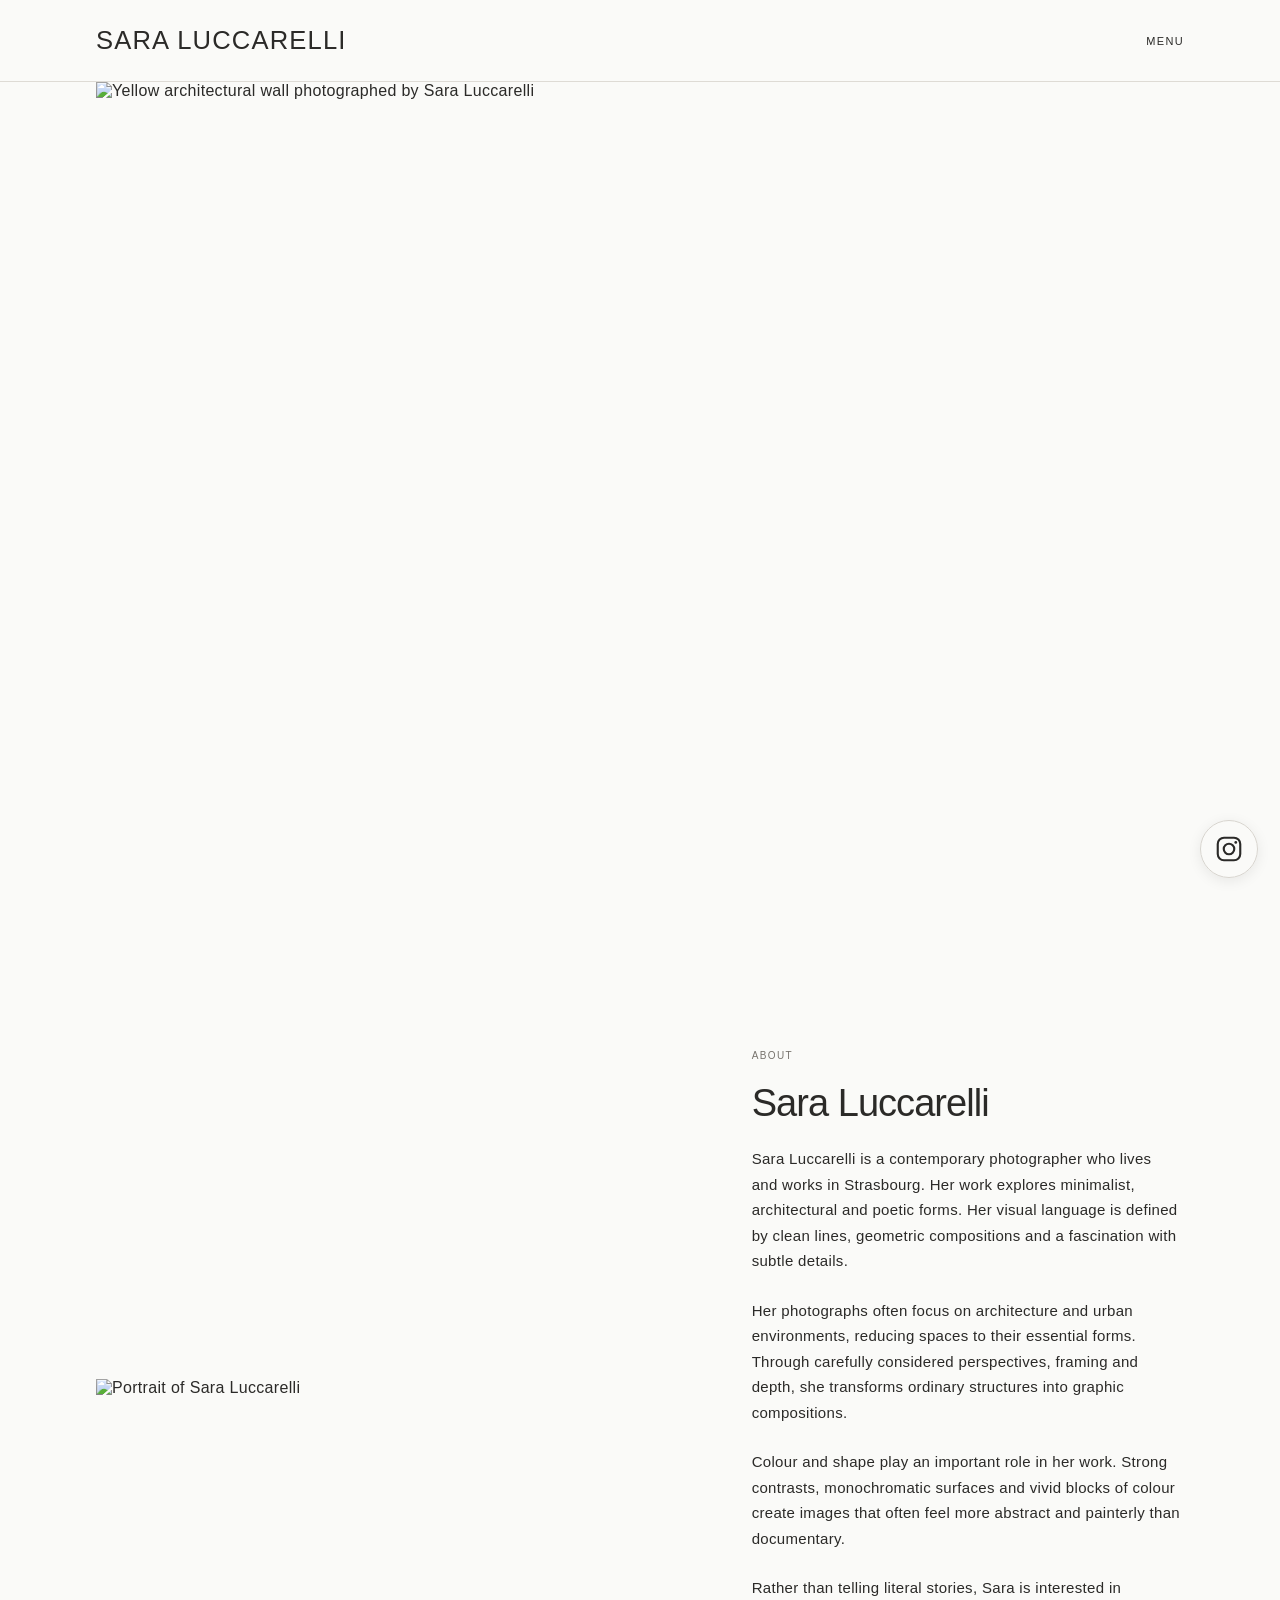
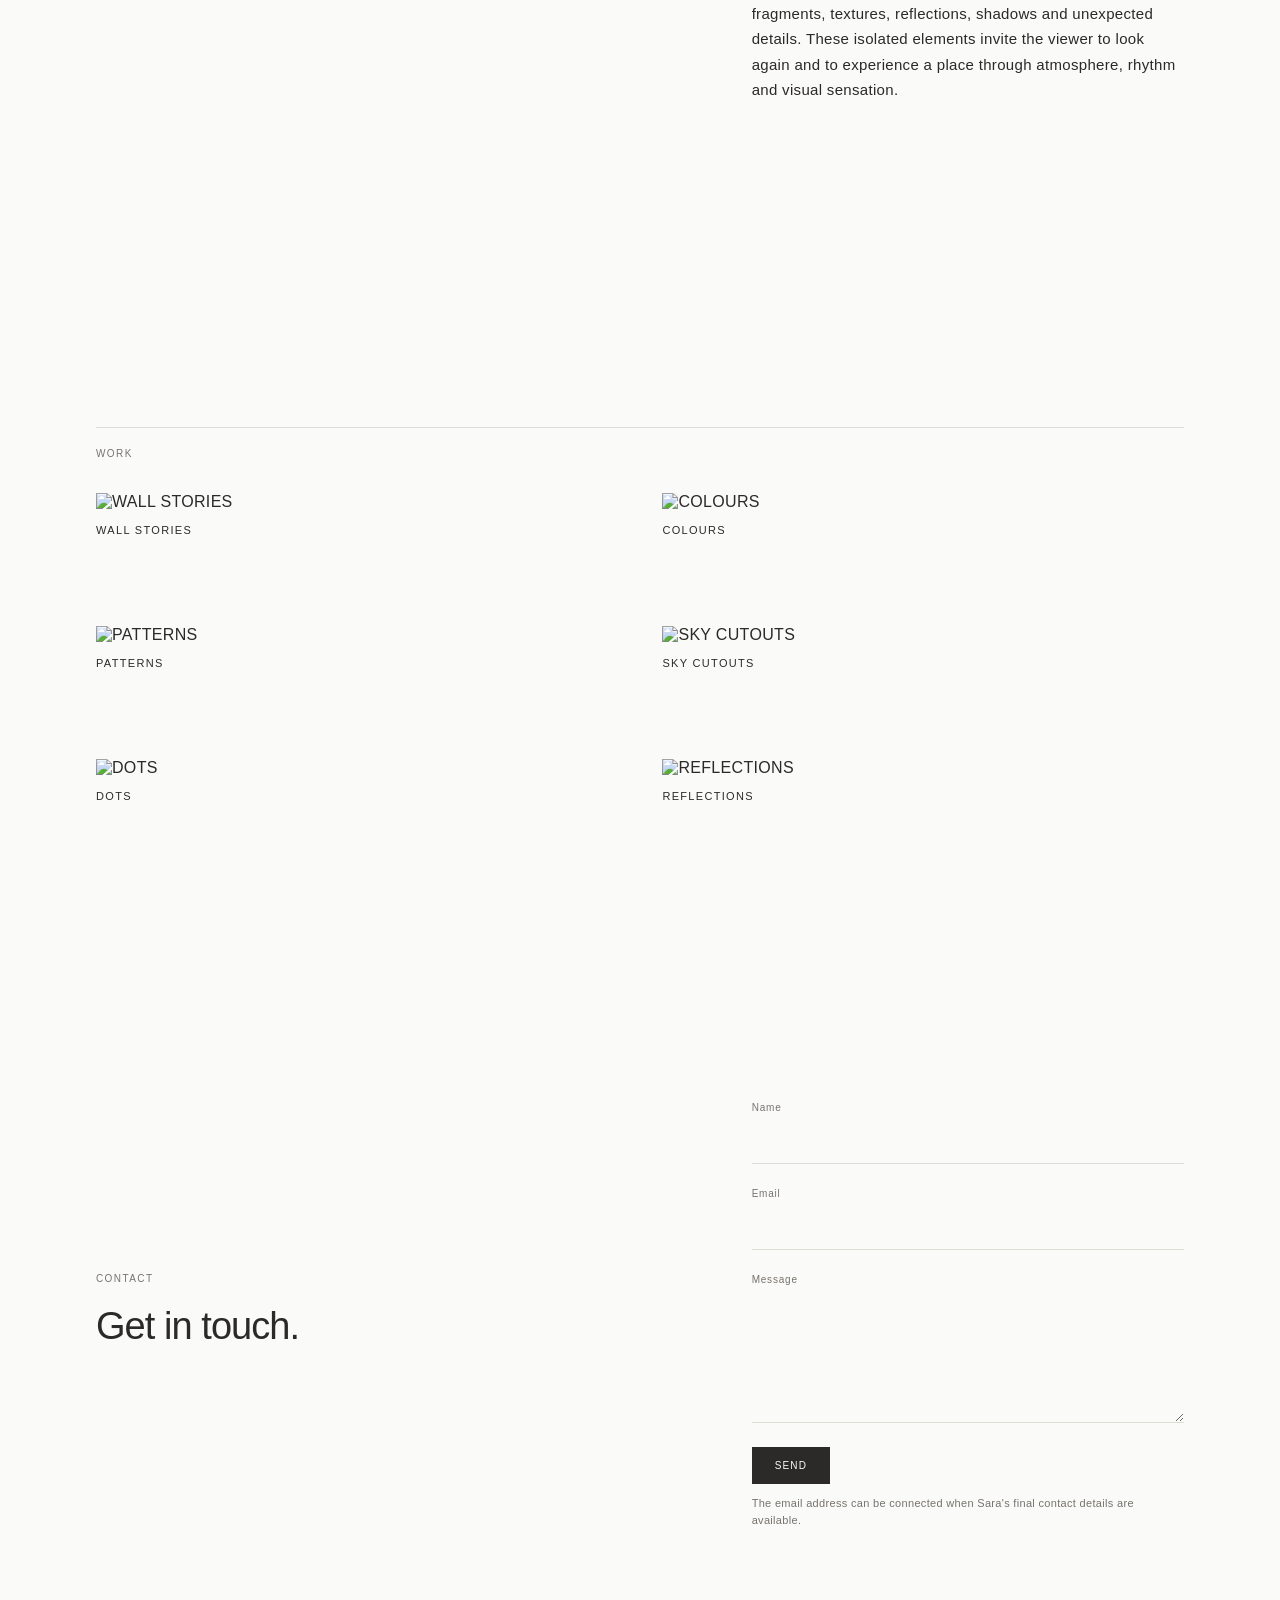
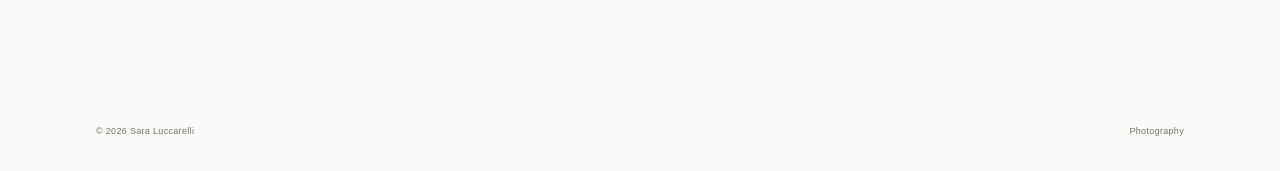
==== index.html @ 66d67c21 "Add files via upload" ====
<!doctype html>
<html lang="en">
<head>
<meta charset="utf-8">
<meta name="viewport" content="width=device-width, initial-scale=1, viewport-fit=cover">
<meta name="description" content="Sara Luccarelli — photography portfolio.">
<title>Sara Luccarelli — Photography</title>
<link rel="stylesheet" href="style.css">
</head>
<body>
<header class="site-header">
  <a class="brand" href="#home">SARA LUCCARELLI</a>
  <input class="menu-check" type="checkbox" id="menu-check" aria-hidden="true">
  <div class="menu-toggle">
    <label class="menu-label" for="menu-check">MENU</label>
    <label class="close-label" for="menu-check">CLOSE</label>
  </div>
  <nav class="mobile-menu" id="mobile-menu" aria-label="Main navigation">
    <a href="#home">HOME</a>
    <a href="#about">ABOUT</a>
    <a href="#work">WORK</a>
    <a href="#contact">CONTACT</a>
  </nav>
</header>

<main>
  <section id="home" class="hero">
    <img src="images/home.jpg" alt="Yellow architectural wall photographed by Sara Luccarelli">
  </section>

  <section id="about" class="section about-section">
    <div class="about-image">
      <img src="images/profile.jpg" alt="Portrait of Sara Luccarelli" loading="lazy">
    </div>
    <div class="about-copy">
      <p class="eyebrow">ABOUT</p>
      <h1>Sara Luccarelli</h1>
      <p class="about-lead">Sara Luccarelli is a contemporary photographer who lives and works in Strasbourg. Her work explores minimalist, architectural and poetic forms. Her visual language is defined by clean lines, geometric compositions and a fascination with subtle details.</p>
      <p class="about-body">Her photographs often focus on architecture and urban environments, reducing spaces to their essential forms. Through carefully considered perspectives, framing and depth, she transforms ordinary structures into graphic compositions.</p>
      <p class="about-body">Colour and shape play an important role in her work. Strong contrasts, monochromatic surfaces and vivid blocks of colour create images that often feel more abstract and painterly than documentary.</p>
      <p class="about-body">Rather than telling literal stories, Sara is interested in fragments, textures, reflections, shadows and unexpected details. These isolated elements invite the viewer to look again and to experience a place through atmosphere, rhythm and visual sensation.</p>
    </div>
  </section>

  <section id="work" class="section work-section">
    <div class="section-heading">
      <p class="eyebrow">WORK</p>
    </div>
    <div class="work-grid" id="work-grid"></div>
  </section>

  <section id="contact" class="section contact-section">
    <div>
      <p class="eyebrow">CONTACT</p>
      <h1>Get in touch.</h1>
    </div>
    <form class="contact-form" onsubmit="return handleContact(event)">
      <label>Name<input type="text" name="name"></label>
      <label>Email<input type="email" name="email"></label>
      <label>Message<textarea name="message"></textarea></label>
      <button type="submit">SEND</button>
      <p class="form-note">The email address can be connected when Sara's final contact details are available.</p>
    </form>
  </section>
</main>

<footer><span>© 2026 Sara Luccarelli</span><span>Photography</span></footer>

<div id="lightboxes"></div>

<a class="instagram-link" href="https://www.instagram.com/" target="_blank" rel="noopener noreferrer" aria-label="Instagram">
  <svg viewBox="0 0 24 24" aria-hidden="true">
    <rect x="3" y="3" width="18" height="18" rx="5" ry="5" fill="none" stroke="currentColor" stroke-width="1.7"/>
    <circle cx="12" cy="12" r="4.2" fill="none" stroke="currentColor" stroke-width="1.7"/>
    <circle cx="17.4" cy="6.7" r="1.1" fill="currentColor"/>
  </svg>
</a>

<script>
function handleContact(e){
  e.preventDefault();
  alert("The contact form is ready visually. Sara's email address still needs to be connected.");
  return false;
}
</script>
<script src="portfolio.js"></script>
<script src="script.js"></script>
</body>
</html>
---- style.css ----
*{box-sizing:border-box}
html{scroll-behavior:smooth}
body{margin:0;background:#fafaf8;color:#2b2a28;font-family:-apple-system,BlinkMacSystemFont,"Helvetica Neue",Arial,sans-serif;font-weight:300;letter-spacing:.02em}
a{color:inherit}
.site-header{position:sticky;top:0;z-index:20;height:64px;display:flex;align-items:center;justify-content:space-between;padding:0 18px;background:rgba(250,250,248,.96);border-bottom:1px solid #dedbd5}
.brand{color:#2b2a28;text-decoration:none;font-size:15px;letter-spacing:.045em;white-space:nowrap}
.menu-toggle{border:0;background:none;color:#2b2a28;font:inherit;font-size:11px;letter-spacing:.12em;padding:10px 0;cursor:pointer}
.mobile-menu{position:absolute;left:0;right:0;top:64px;background:#fafaf8;border-top:1px solid #dedbd5;border-bottom:1px solid #dedbd5;display:none;flex-direction:column;align-items:center;padding:18px 20px 28px;z-index:30}
.mobile-menu.open{display:flex}
.mobile-menu a{color:#77736d;text-decoration:none;font-size:13px;letter-spacing:.12em;padding:15px 0}
.mobile-menu a:first-child{color:#2b2a28}
main{width:90vw;max-width:1320px;margin:0 auto}
.hero{width:100%;height:auto;min-height:0;overflow:hidden;background:#fafaf8}
.hero img{width:100%;height:auto;object-fit:contain;display:block}
.section{padding:76px 0}
.about-section,.contact-section{display:grid;grid-template-columns:1fr;gap:38px;align-items:start}
.about-image img{display:block;width:100%;height:auto;object-fit:contain}
.about-copy{max-width:none}
.eyebrow{margin:0 0 22px;font-size:10px;letter-spacing:.14em;color:#77736d}
h1{margin:0 0 22px;font-size:38px;line-height:1.08;font-weight:300;letter-spacing:-.025em}
.about-lead,.about-body{font-size:15px;line-height:1.7;margin:0 0 24px}
.work-section{padding-top:24px}
.section-heading{border-top:1px solid #dedbd5;padding-top:20px;margin-bottom:34px}
.section-heading .eyebrow{margin:0}
.section-note{margin:6px 0 0;color:#77736d;font-size:10px;letter-spacing:.08em}
.work-grid{display:grid;grid-template-columns:1fr;gap:52px}
.work-card{margin:0}
.card-image{appearance:none;border:0;padding:0;background:none;width:100%;display:block;cursor:pointer}
.card-image img{width:100%;height:auto;display:block}
.work-card h2{margin:13px 0 0;font-size:11px;font-weight:400;letter-spacing:.12em}
.contact-form label{display:block;margin:0 0 24px;font-size:10px;letter-spacing:.08em;color:#77736d}
input,textarea{display:block;width:100%;margin-top:8px;padding:12px 0;border:0;border-bottom:1px solid #dedbd5;border-radius:0;background:transparent;color:#2b2a28;font:inherit;font-size:16px;outline:none}
textarea{min-height:130px;resize:vertical}
.contact-form>button{border:1px solid #2b2a28;background:#2b2a28;color:#fafaf8;padding:12px 22px;font:inherit;font-size:10px;letter-spacing:.12em}
.form-note{font-size:11px;line-height:1.6;color:#77736d;max-width:420px}
footer{display:flex;justify-content:space-between;width:90vw;margin:0 auto;padding:35px 0 calc(35px + env(safe-area-inset-bottom));font-size:9px;color:#77736d}
.instagram-link{position:fixed;right:22px;bottom:calc(22px + env(safe-area-inset-bottom));z-index:50;width:58px;height:58px;border:1px solid #d7d4ce;border-radius:50%;display:flex;align-items:center;justify-content:center;background:rgba(250,250,248,.98);text-decoration:none;box-shadow:0 3px 14px rgba(0,0,0,.08)}
.instagram-link svg{width:30px;height:30px}
.lightbox{position:fixed;inset:0;z-index:100;background:rgba(20,20,18,.97);display:none;align-items:center;justify-content:center;padding:16px}
.lightbox.open{display:flex}
.lightbox figure{width:100%;height:100%;margin:0;display:flex;flex-direction:column;align-items:center;justify-content:center}
.lightbox figure img{display:block;max-width:92vw;max-height:calc(100svh - 105px);width:auto;height:auto;object-fit:contain}
.lightbox figcaption{width:92vw;display:flex;justify-content:space-between;padding-top:10px;color:#fff;font-size:9px;letter-spacing:.08em}
.lightbox-close,.lightbox-arrow{position:absolute;z-index:2;border:0;background:none;color:#fff;cursor:pointer}
.lightbox-close{top:calc(10px + env(safe-area-inset-top));right:14px;font-size:32px;padding:8px}
.lightbox-arrow{top:50%;font-size:26px;padding:18px 10px;transform:translateY(-50%)}
.lightbox-arrow.prev{left:0}.lightbox-arrow.next{right:0}
.lightbox-arrow.disabled{opacity:.2;pointer-events:none}
@media(min-width:721px){
 .site-header{height:82px;padding:0 7.5vw}.brand{font-size:clamp(20px,2vw,29px)}
 .menu-toggle{display:none}
 .mobile-menu{position:static;display:flex;flex-direction:row;align-items:center;padding:0;border:0;background:none;gap:clamp(18px,3vw,48px)}
 .mobile-menu a{padding:0;font-size:13px;letter-spacing:.08em}
 main{width:min(1320px,85vw)}.hero{height:calc(100vh - 82px);min-height:620px}
 .section{padding:150px 0}.about-section,.contact-section{grid-template-columns:minmax(280px,1fr) minmax(280px,.8fr);gap:clamp(50px,9vw,150px);align-items:center}
 .about-copy{max-width:430px}.work-grid{grid-template-columns:repeat(2,minmax(0,1fr));column-gap:3.5vw;row-gap:90px}
 footer{width:min(1320px,85vw)}
}



@media(max-width:720px){
  .site-header{height:64px;position:sticky;top:0}
  .hero{height:auto!important;min-height:0!important}
  .hero img{height:auto!important;width:100%!important;object-fit:contain!important}
  .menu-toggle{display:block}
  .mobile-menu{top:64px}
  .instagram-link{width:58px;height:58px;right:20px;bottom:calc(20px + env(safe-area-inset-bottom))}
}



.menu-check{position:absolute;opacity:0;pointer-events:none}
.menu-toggle{display:block}
.menu-toggle .menu-label,.menu-toggle .close-label{cursor:pointer}
.menu-toggle .close-label{display:none}
#menu-check:checked ~ .menu-toggle .menu-label{display:none}
#menu-check:checked ~ .menu-toggle .close-label{display:inline}
.mobile-menu{display:none}
#menu-check:checked ~ .mobile-menu{display:flex}
.css-lightbox{position:fixed;inset:0;z-index:100;display:none;align-items:center;justify-content:center;background:rgba(250,250,248,.98);padding:24px 64px}
.css-lightbox:target{display:flex}
.css-lightbox figure{margin:0;max-width:92vw;max-height:90vh;display:flex;flex-direction:column;align-items:center}
.css-lightbox img{display:block;max-width:92vw;max-height:82vh;width:auto;height:auto;object-fit:contain}
.css-lightbox figcaption{width:100%;margin-top:14px;display:flex;justify-content:space-between;gap:20px;font-size:10px;letter-spacing:.12em;text-transform:uppercase}
.css-lightbox a{color:#2b2a28;text-decoration:none}
.css-lightbox .lb-close,.css-lightbox .lb-prev,.css-lightbox .lb-next{position:fixed;z-index:101;display:flex;align-items:center;justify-content:center;color:#2b2a28;text-decoration:none;background:transparent}
.css-lightbox .lb-close{top:16px;right:22px;font-size:30px;width:40px;height:40px}
.css-lightbox .lb-prev,.css-lightbox .lb-next{top:50%;transform:translateY(-50%);font-size:30px;width:52px;height:72px}
.css-lightbox .lb-prev{left:6px}.css-lightbox .lb-next{right:6px}
.work-card .card-image{cursor:pointer;display:block;text-decoration:none;color:inherit}
@media(max-width:720px){
.css-lightbox{padding:24px 42px}
.css-lightbox img{max-width:calc(100vw - 42px);max-height:78vh}
.css-lightbox figcaption{font-size:9px}
.css-lightbox .lb-prev,.css-lightbox .lb-next{font-size:25px;width:38px}
.css-lightbox .lb-close{top:8px;right:10px}
}


/* Maintainable portfolio: cards and lightboxes are generated from portfolio.js */
.work-grid{align-items:start}
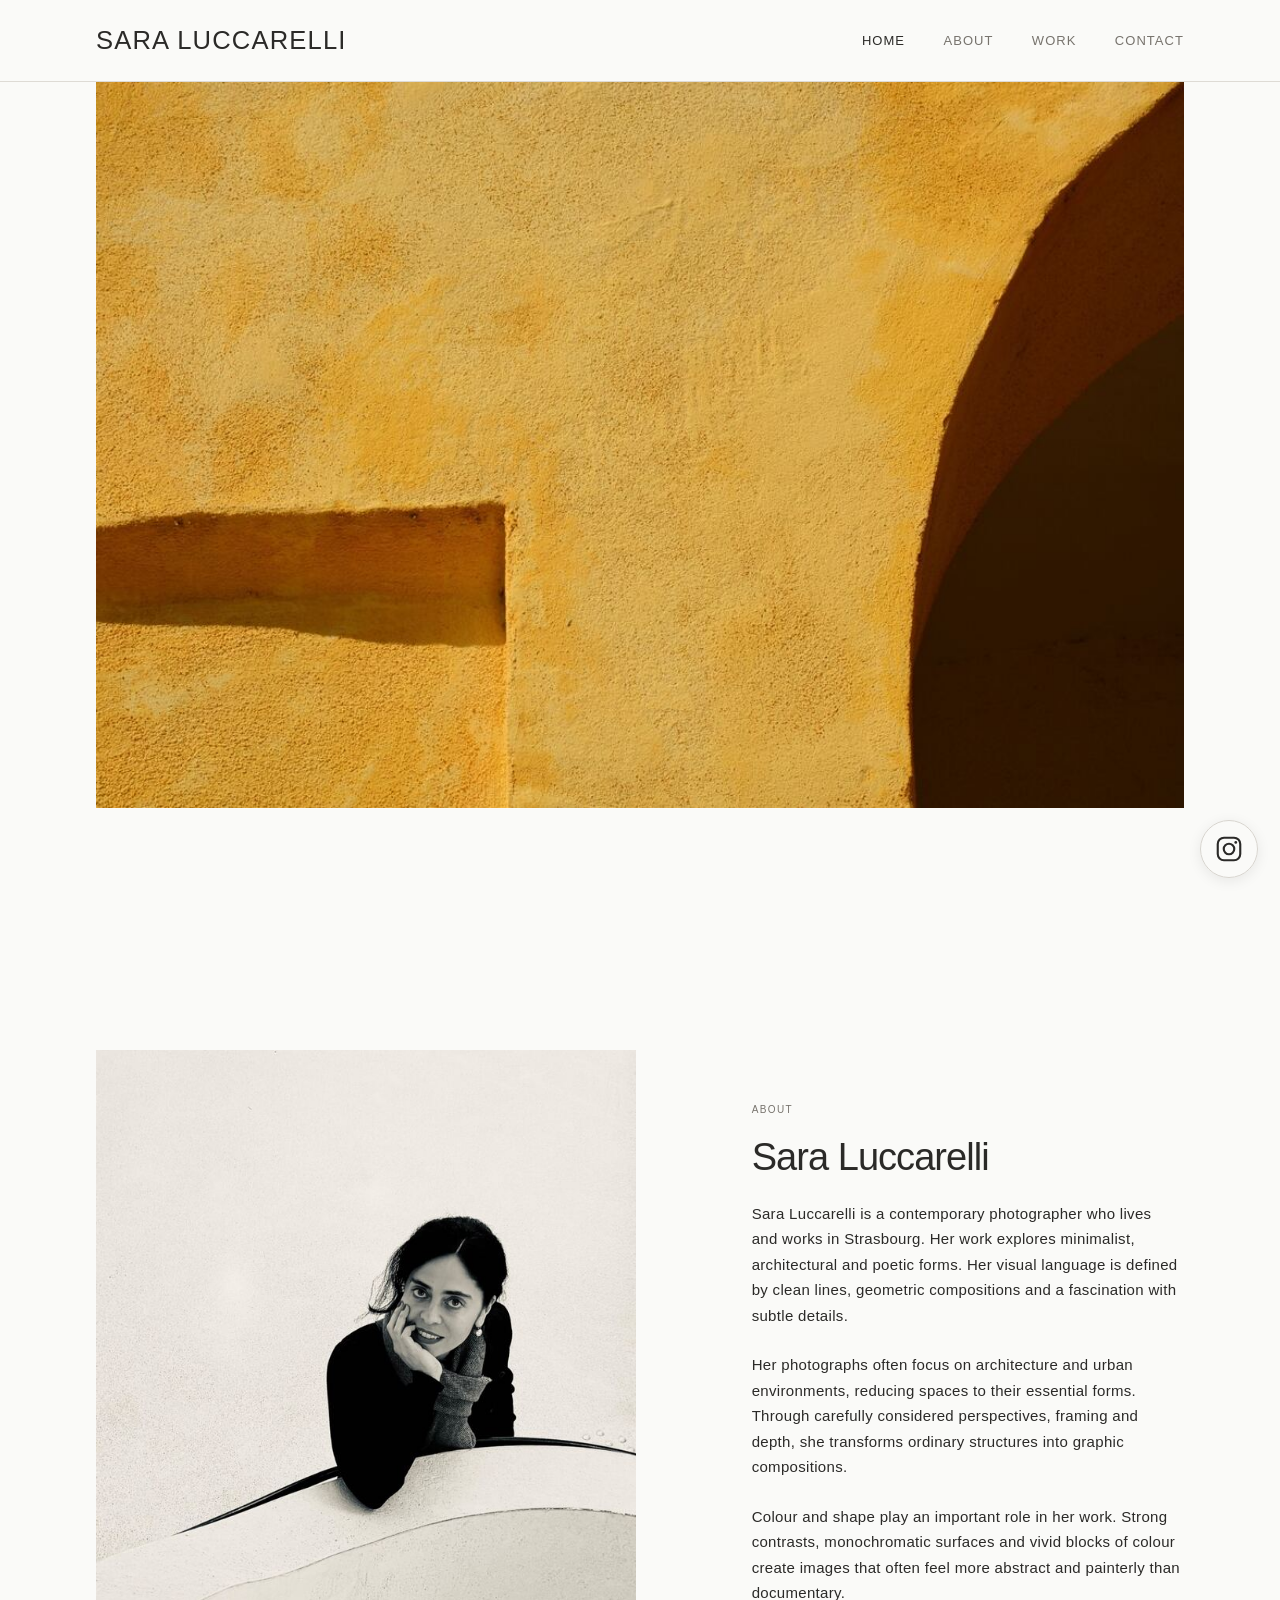
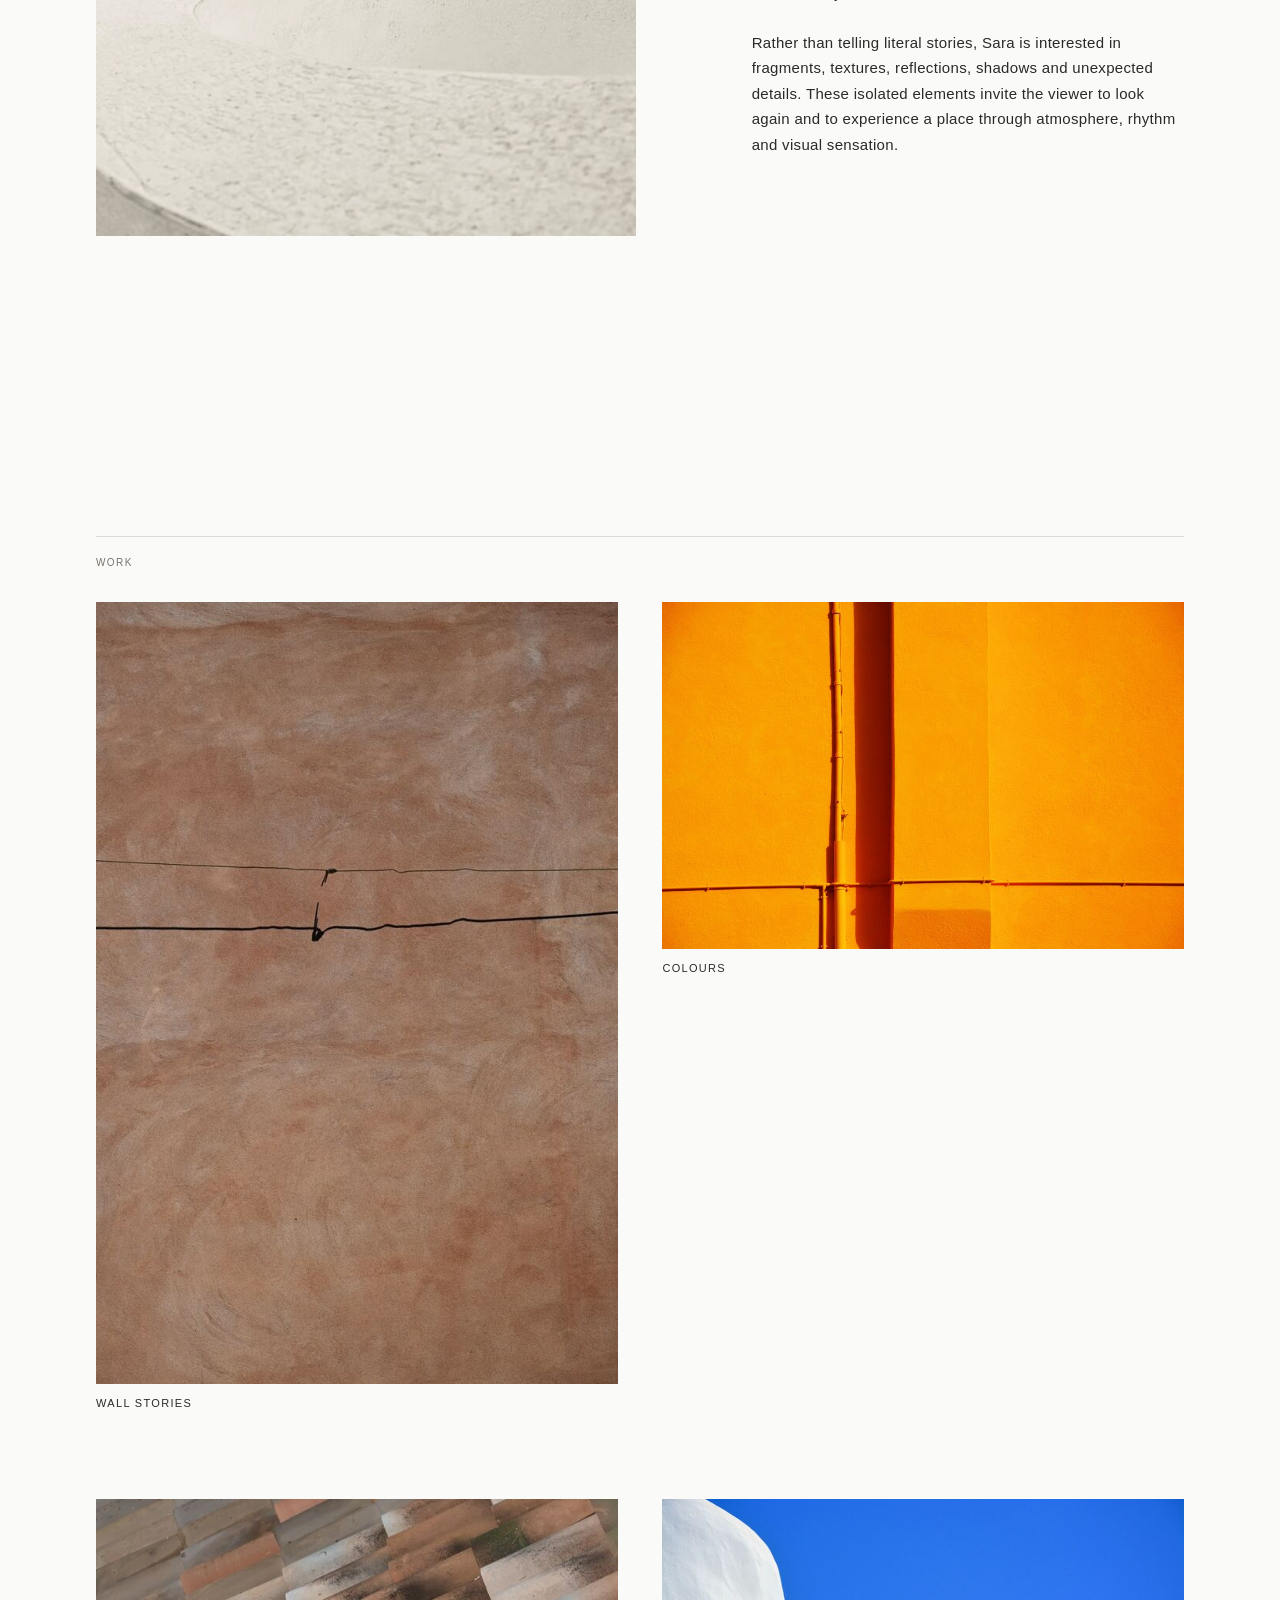
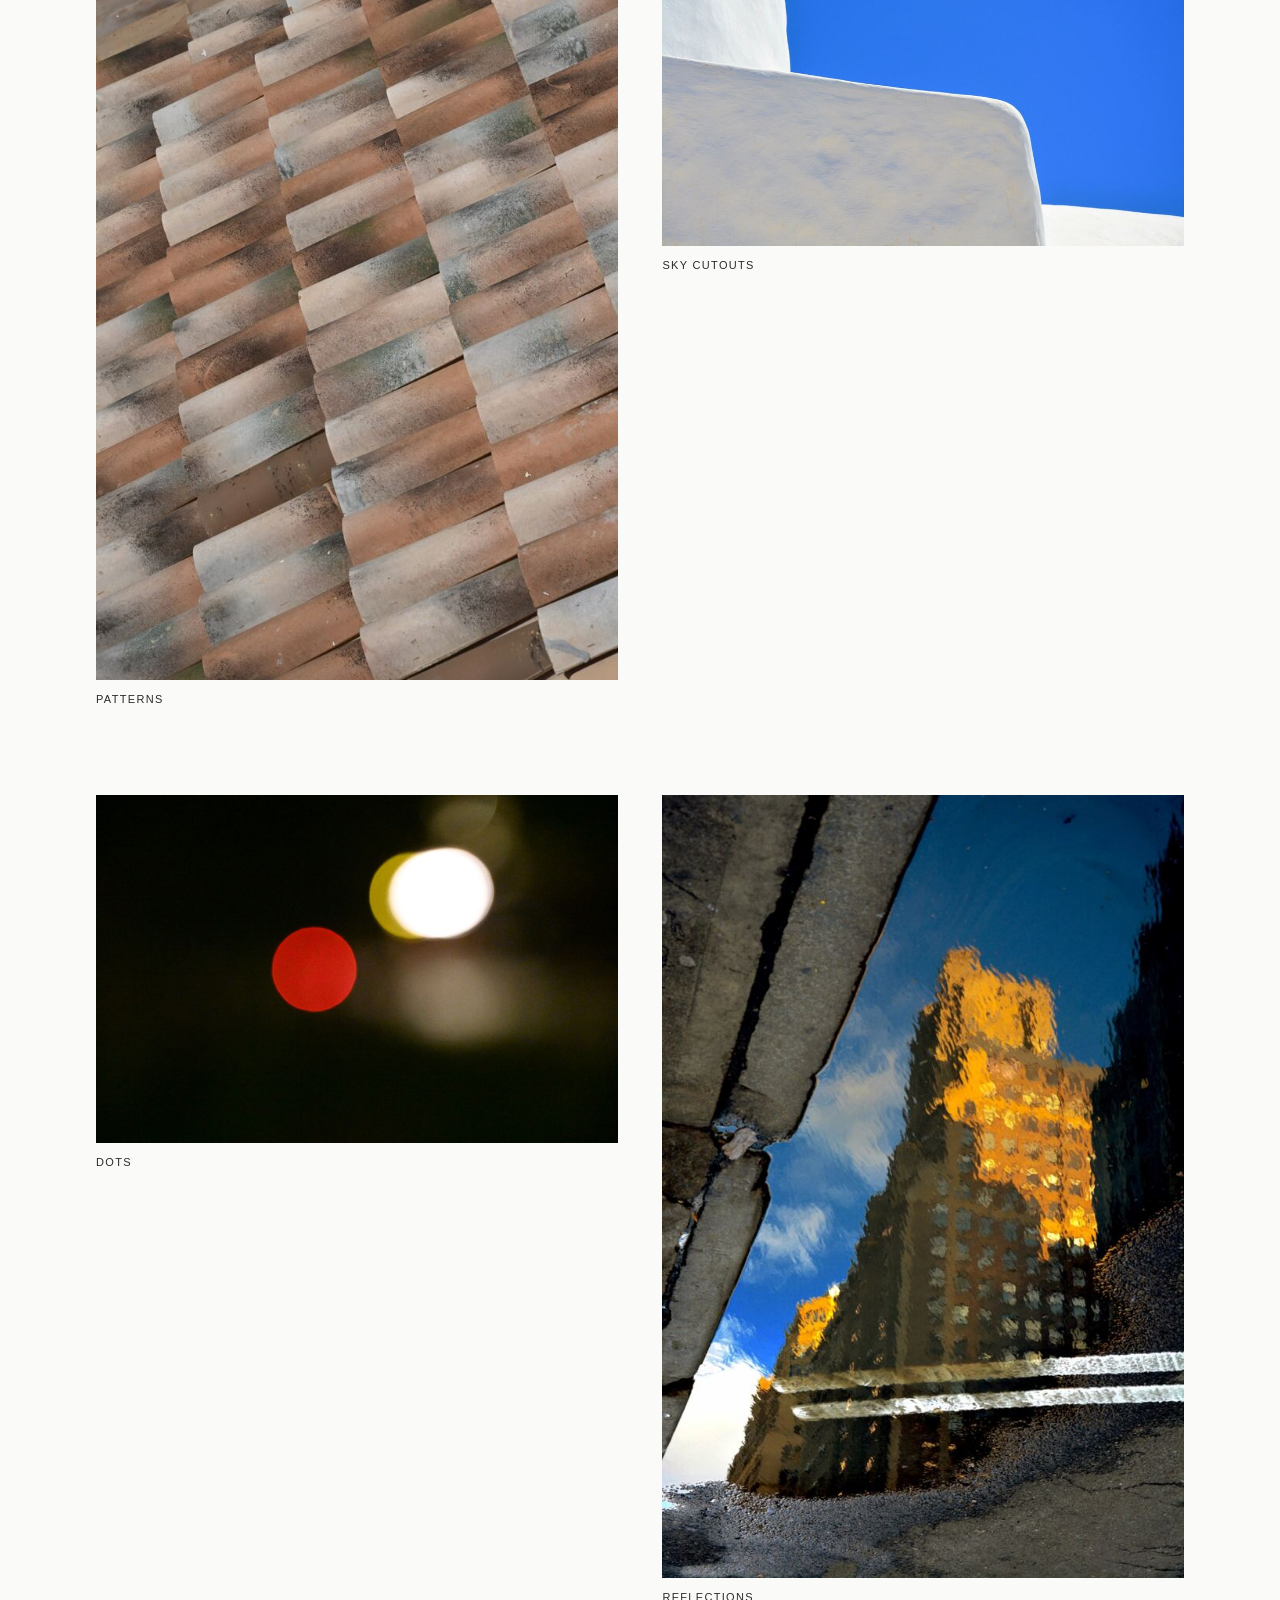
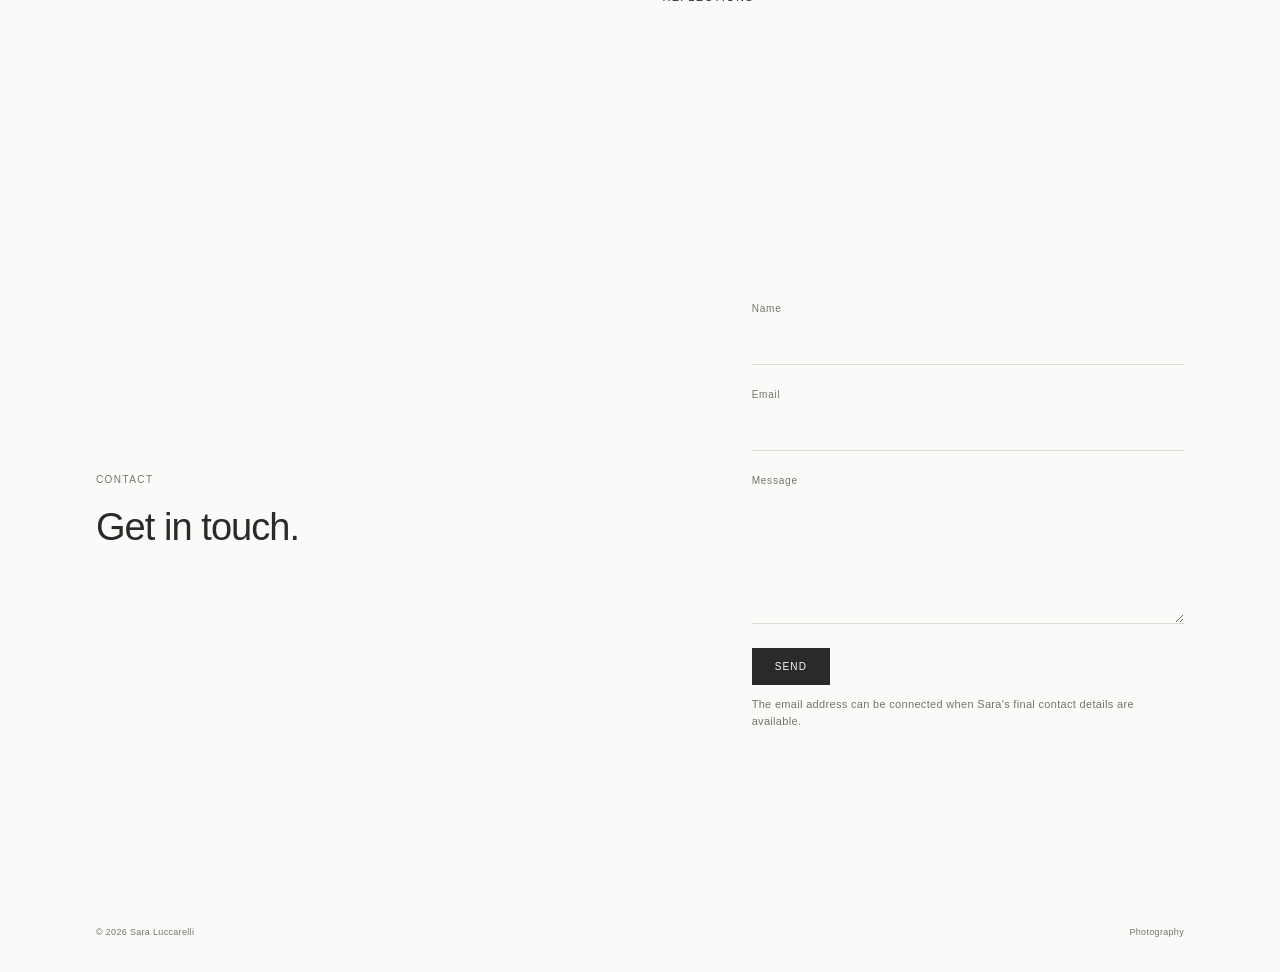
==== commit 57838215: "Add files via upload" ====
--- a/index.html
+++ b/index.html
@@ -12,8 +12,12 @@
   <a class="brand" href="#home">SARA LUCCARELLI</a>
   <input class="menu-check" type="checkbox" id="menu-check" aria-hidden="true">
   <div class="menu-toggle">
-    <label class="menu-label" for="menu-check">MENU</label>
-    <label class="close-label" for="menu-check">CLOSE</label>
+    <label class="menu-label" for="menu-check" aria-label="Open menu">
+      <span class="hamburger-icon" aria-hidden="true"><span></span><span></span><span></span></span>
+    </label>
+    <label class="close-label" for="menu-check" aria-label="Close menu">
+      <span class="close-icon" aria-hidden="true">×</span>
+    </label>
   </div>
   <nav class="mobile-menu" id="mobile-menu" aria-label="Main navigation">
     <a href="#home">HOME</a>
--- a/style.css
+++ b/style.css
@@ -1,13 +1,21 @@
-
 *{box-sizing:border-box}
 html{scroll-behavior:smooth}
 body{margin:0;background:#fafaf8;color:#2b2a28;font-family:-apple-system,BlinkMacSystemFont,"Helvetica Neue",Arial,sans-serif;font-weight:300;letter-spacing:.02em}
+body.lightbox-open{overflow:hidden;overscroll-behavior:none}
 a{color:inherit}
 .site-header{position:sticky;top:0;z-index:20;height:64px;display:flex;align-items:center;justify-content:space-between;padding:0 18px;background:rgba(250,250,248,.96);border-bottom:1px solid #dedbd5}
 .brand{color:#2b2a28;text-decoration:none;font-size:15px;letter-spacing:.045em;white-space:nowrap}
-.menu-toggle{border:0;background:none;color:#2b2a28;font:inherit;font-size:11px;letter-spacing:.12em;padding:10px 0;cursor:pointer}
+.menu-check{position:absolute;opacity:0;pointer-events:none}
+.menu-toggle{border:0;background:none;color:#2b2a28;padding:8px;cursor:pointer;width:40px;height:40px;display:flex;align-items:center;justify-content:center}
+.menu-toggle label{cursor:pointer;display:flex;align-items:center;justify-content:center;width:100%;height:100%}
+.menu-toggle .close-label{display:none}
+#menu-check:checked ~ .menu-toggle .menu-label{display:none}
+#menu-check:checked ~ .menu-toggle .close-label{display:flex}
+.hamburger-icon{width:24px;height:17px;display:flex;flex-direction:column;justify-content:space-between}
+.hamburger-icon span{display:block;width:24px;height:1.5px;background:currentColor}
+.close-icon{font-size:29px;line-height:1;font-weight:200;transform:translateY(-1px)}
 .mobile-menu{position:absolute;left:0;right:0;top:64px;background:#fafaf8;border-top:1px solid #dedbd5;border-bottom:1px solid #dedbd5;display:none;flex-direction:column;align-items:center;padding:18px 20px 28px;z-index:30}
-.mobile-menu.open{display:flex}
+#menu-check:checked ~ .mobile-menu{display:flex}
 .mobile-menu a{color:#77736d;text-decoration:none;font-size:13px;letter-spacing:.12em;padding:15px 0}
 .mobile-menu a:first-child{color:#2b2a28}
 main{width:90vw;max-width:1320px;margin:0 auto}
@@ -24,9 +32,9 @@
 .section-heading{border-top:1px solid #dedbd5;padding-top:20px;margin-bottom:34px}
 .section-heading .eyebrow{margin:0}
 .section-note{margin:6px 0 0;color:#77736d;font-size:10px;letter-spacing:.08em}
-.work-grid{display:grid;grid-template-columns:1fr;gap:52px}
+.work-grid{display:grid;grid-template-columns:1fr;gap:52px;align-items:start}
 .work-card{margin:0}
-.card-image{appearance:none;border:0;padding:0;background:none;width:100%;display:block;cursor:pointer}
+.card-image{appearance:none;border:0;padding:0;background:none;width:100%;display:block;cursor:pointer;text-align:inherit;color:inherit}
 .card-image img{width:100%;height:auto;display:block}
 .work-card h2{margin:13px 0 0;font-size:11px;font-weight:400;letter-spacing:.12em}
 .contact-form label{display:block;margin:0 0 24px;font-size:10px;letter-spacing:.08em;color:#77736d}
@@ -37,67 +45,46 @@
 footer{display:flex;justify-content:space-between;width:90vw;margin:0 auto;padding:35px 0 calc(35px + env(safe-area-inset-bottom));font-size:9px;color:#77736d}
 .instagram-link{position:fixed;right:22px;bottom:calc(22px + env(safe-area-inset-bottom));z-index:50;width:58px;height:58px;border:1px solid #d7d4ce;border-radius:50%;display:flex;align-items:center;justify-content:center;background:rgba(250,250,248,.98);text-decoration:none;box-shadow:0 3px 14px rgba(0,0,0,.08)}
 .instagram-link svg{width:30px;height:30px}
-.lightbox{position:fixed;inset:0;z-index:100;background:rgba(20,20,18,.97);display:none;align-items:center;justify-content:center;padding:16px}
+
+/* JavaScript lightbox. One viewer is used for all photos. */
+.lightbox{position:fixed;inset:0;z-index:1000;background:rgba(250,250,248,.985);display:none;align-items:center;justify-content:center;padding:20px 64px calc(20px + env(safe-area-inset-bottom));touch-action:none}
 .lightbox.open{display:flex}
-.lightbox figure{width:100%;height:100%;margin:0;display:flex;flex-direction:column;align-items:center;justify-content:center}
-.lightbox figure img{display:block;max-width:92vw;max-height:calc(100svh - 105px);width:auto;height:auto;object-fit:contain}
-.lightbox figcaption{width:92vw;display:flex;justify-content:space-between;padding-top:10px;color:#fff;font-size:9px;letter-spacing:.08em}
-.lightbox-close,.lightbox-arrow{position:absolute;z-index:2;border:0;background:none;color:#fff;cursor:pointer}
-.lightbox-close{top:calc(10px + env(safe-area-inset-top));right:14px;font-size:32px;padding:8px}
-.lightbox-arrow{top:50%;font-size:26px;padding:18px 10px;transform:translateY(-50%)}
-.lightbox-arrow.prev{left:0}.lightbox-arrow.next{right:0}
-.lightbox-arrow.disabled{opacity:.2;pointer-events:none}
+.lightbox-stage{width:100%;height:100%;margin:0;display:flex;flex-direction:column;align-items:center;justify-content:center;touch-action:none;overscroll-behavior:contain;-webkit-user-select:none;user-select:none}
+.lightbox-image{display:block;max-width:92vw;max-height:82vh;width:auto;height:auto;object-fit:contain;-webkit-user-drag:none;user-select:none;pointer-events:none}
+.lightbox figcaption{width:min(92vw,1200px);margin-top:14px;display:flex;justify-content:space-between;gap:20px;color:#2b2a28;font-size:10px;letter-spacing:.12em;text-transform:uppercase}
+.lightbox-close,.lightbox-arrow{position:fixed;z-index:1001;border:0;background:transparent;color:#2b2a28;display:flex;align-items:center;justify-content:center;cursor:pointer;font-family:inherit;font-weight:200}
+.lightbox-close{top:calc(8px + env(safe-area-inset-top));right:12px;font-size:32px;width:44px;height:44px}
+.lightbox-arrow{top:50%;transform:translateY(-50%);font-size:30px;width:52px;height:72px}
+.lightbox-arrow.prev{left:6px}.lightbox-arrow.next{right:6px}
+.lightbox-arrow.disabled,.lightbox-arrow:disabled{opacity:.18;cursor:default}
+
 @media(min-width:721px){
- .site-header{height:82px;padding:0 7.5vw}.brand{font-size:clamp(20px,2vw,29px)}
- .menu-toggle{display:none}
- .mobile-menu{position:static;display:flex;flex-direction:row;align-items:center;padding:0;border:0;background:none;gap:clamp(18px,3vw,48px)}
- .mobile-menu a{padding:0;font-size:13px;letter-spacing:.08em}
- main{width:min(1320px,85vw)}.hero{height:calc(100vh - 82px);min-height:620px}
- .section{padding:150px 0}.about-section,.contact-section{grid-template-columns:minmax(280px,1fr) minmax(280px,.8fr);gap:clamp(50px,9vw,150px);align-items:center}
- .about-copy{max-width:430px}.work-grid{grid-template-columns:repeat(2,minmax(0,1fr));column-gap:3.5vw;row-gap:90px}
- footer{width:min(1320px,85vw)}
+  .site-header{height:82px;padding:0 7.5vw}
+  .brand{font-size:clamp(20px,2vw,29px)}
+  .menu-toggle{display:none}
+  .mobile-menu{position:static;display:flex!important;flex-direction:row;align-items:center;padding:0;border:0;background:none;gap:clamp(18px,3vw,48px)}
+  .mobile-menu a{padding:0;font-size:13px;letter-spacing:.08em}
+  main{width:min(1320px,85vw)}
+  .hero{height:calc(100vh - 82px);min-height:620px}
+  .section{padding:150px 0}
+  .about-section,.contact-section{grid-template-columns:minmax(280px,1fr) minmax(280px,.8fr);gap:clamp(50px,9vw,150px);align-items:center}
+  .about-copy{max-width:430px}
+  .work-grid{grid-template-columns:repeat(2,minmax(0,1fr));column-gap:3.5vw;row-gap:90px}
+  footer{width:min(1320px,85vw)}
 }
-
-
 
 @media(max-width:720px){
   .site-header{height:64px;position:sticky;top:0}
   .hero{height:auto!important;min-height:0!important}
   .hero img{height:auto!important;width:100%!important;object-fit:contain!important}
-  .menu-toggle{display:block}
+  .menu-toggle{display:flex}
   .mobile-menu{top:64px}
   .instagram-link{width:58px;height:58px;right:20px;bottom:calc(20px + env(safe-area-inset-bottom))}
+  .lightbox{padding:calc(18px + env(safe-area-inset-top)) 18px calc(18px + env(safe-area-inset-bottom))}
+  .lightbox-stage{width:100vw;height:100%;padding:0 22px}
+  .lightbox-image{max-width:calc(100vw - 44px);max-height:78vh}
+  .lightbox figcaption{width:calc(100vw - 44px);font-size:9px}
+  .lightbox-arrow{font-size:24px;width:36px;height:60px}
+  .lightbox-arrow.prev{left:0}.lightbox-arrow.next{right:0}
+  .lightbox-close{right:6px}
 }
-
-
-
-.menu-check{position:absolute;opacity:0;pointer-events:none}
-.menu-toggle{display:block}
-.menu-toggle .menu-label,.menu-toggle .close-label{cursor:pointer}
-.menu-toggle .close-label{display:none}
-#menu-check:checked ~ .menu-toggle .menu-label{display:none}
-#menu-check:checked ~ .menu-toggle .close-label{display:inline}
-.mobile-menu{display:none}
-#menu-check:checked ~ .mobile-menu{display:flex}
-.css-lightbox{position:fixed;inset:0;z-index:100;display:none;align-items:center;justify-content:center;background:rgba(250,250,248,.98);padding:24px 64px}
-.css-lightbox:target{display:flex}
-.css-lightbox figure{margin:0;max-width:92vw;max-height:90vh;display:flex;flex-direction:column;align-items:center}
-.css-lightbox img{display:block;max-width:92vw;max-height:82vh;width:auto;height:auto;object-fit:contain}
-.css-lightbox figcaption{width:100%;margin-top:14px;display:flex;justify-content:space-between;gap:20px;font-size:10px;letter-spacing:.12em;text-transform:uppercase}
-.css-lightbox a{color:#2b2a28;text-decoration:none}
-.css-lightbox .lb-close,.css-lightbox .lb-prev,.css-lightbox .lb-next{position:fixed;z-index:101;display:flex;align-items:center;justify-content:center;color:#2b2a28;text-decoration:none;background:transparent}
-.css-lightbox .lb-close{top:16px;right:22px;font-size:30px;width:40px;height:40px}
-.css-lightbox .lb-prev,.css-lightbox .lb-next{top:50%;transform:translateY(-50%);font-size:30px;width:52px;height:72px}
-.css-lightbox .lb-prev{left:6px}.css-lightbox .lb-next{right:6px}
-.work-card .card-image{cursor:pointer;display:block;text-decoration:none;color:inherit}
-@media(max-width:720px){
-.css-lightbox{padding:24px 42px}
-.css-lightbox img{max-width:calc(100vw - 42px);max-height:78vh}
-.css-lightbox figcaption{font-size:9px}
-.css-lightbox .lb-prev,.css-lightbox .lb-next{font-size:25px;width:38px}
-.css-lightbox .lb-close{top:8px;right:10px}
-}
-
-
-/* Maintainable portfolio: cards and lightboxes are generated from portfolio.js */
-.work-grid{align-items:start}
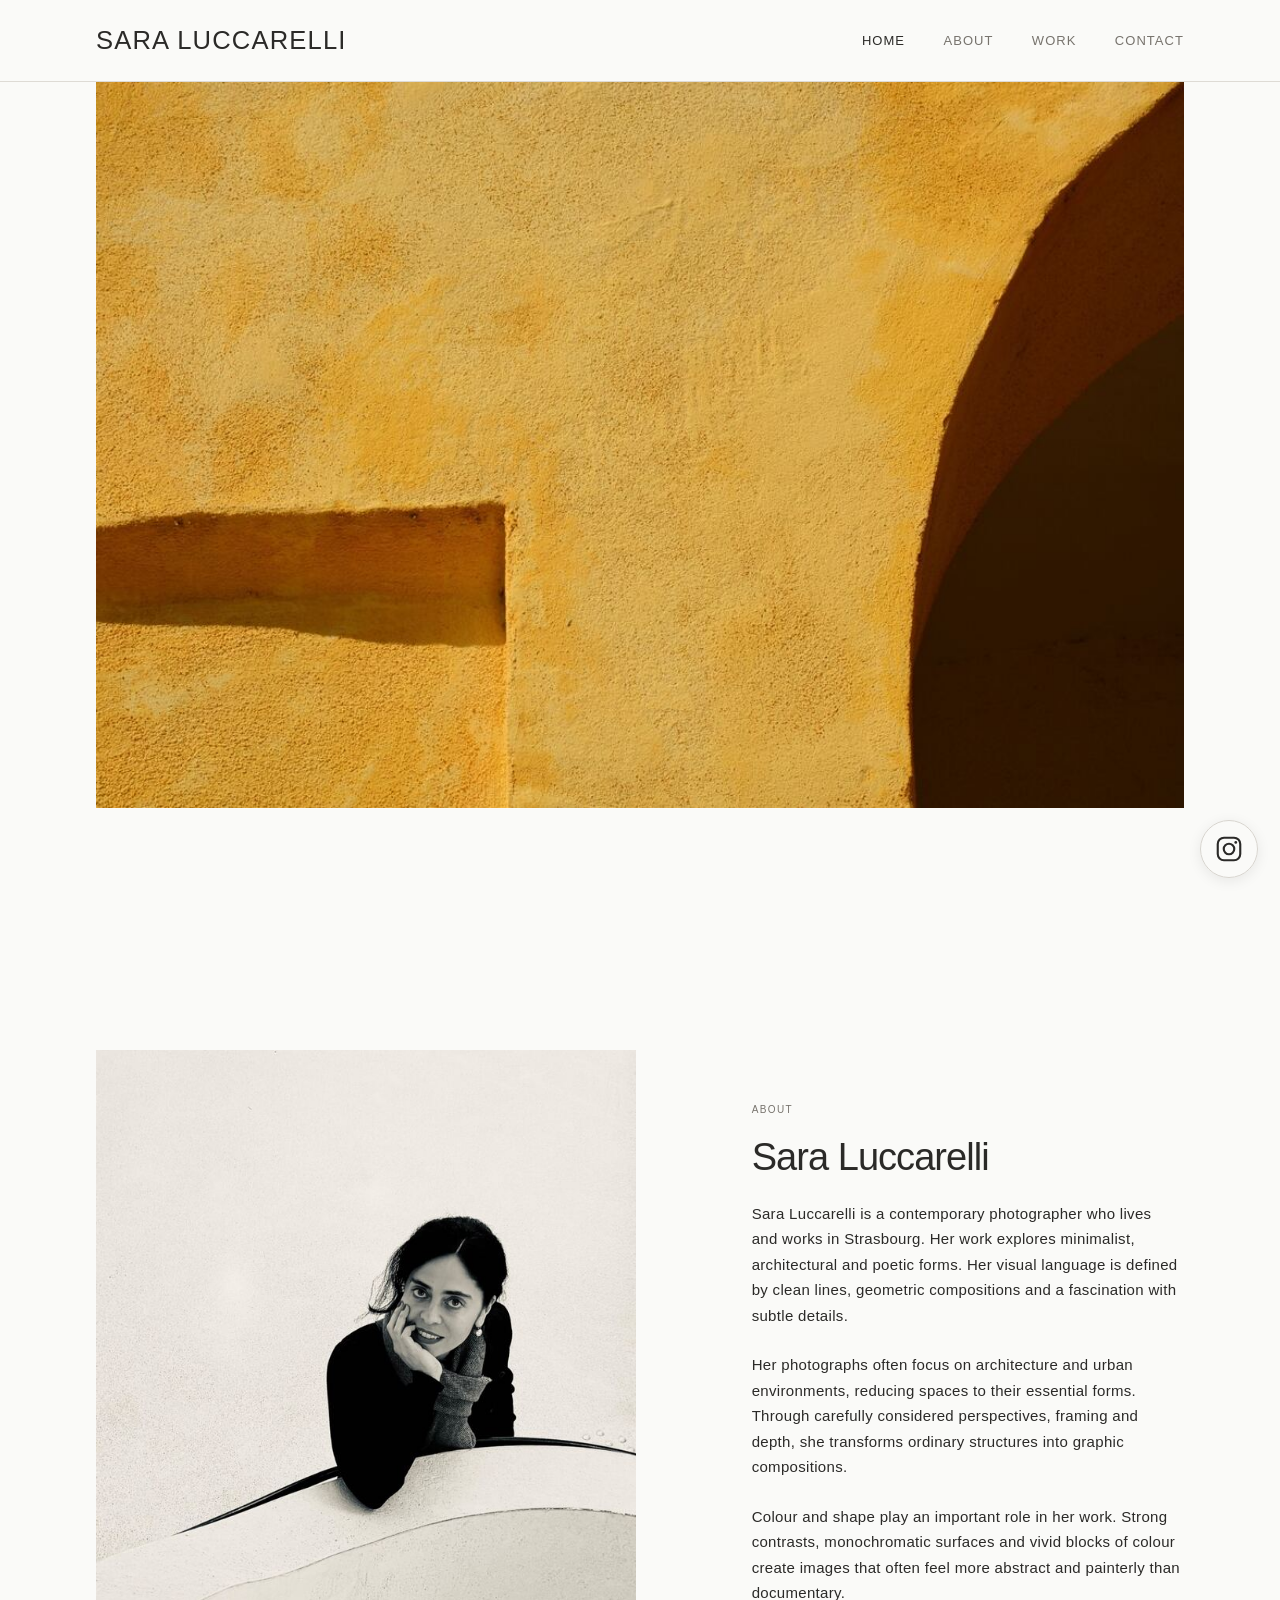
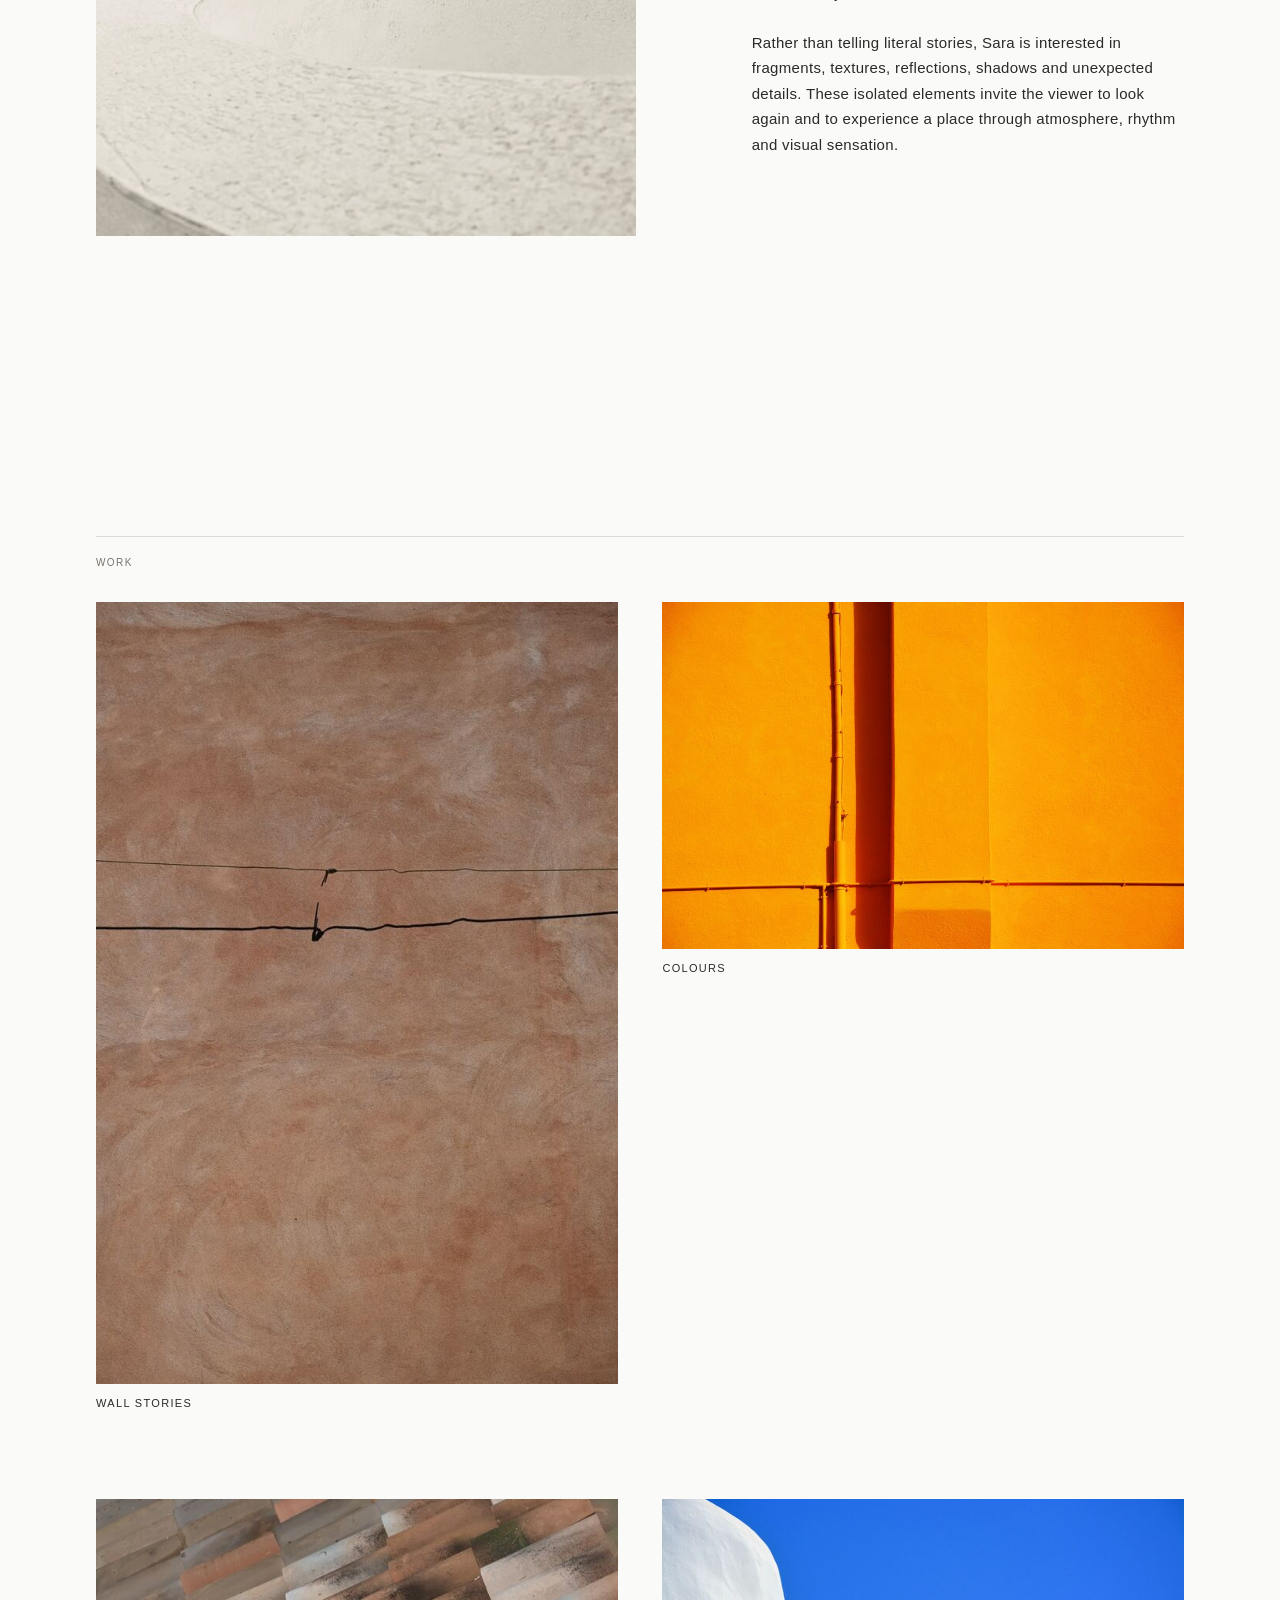
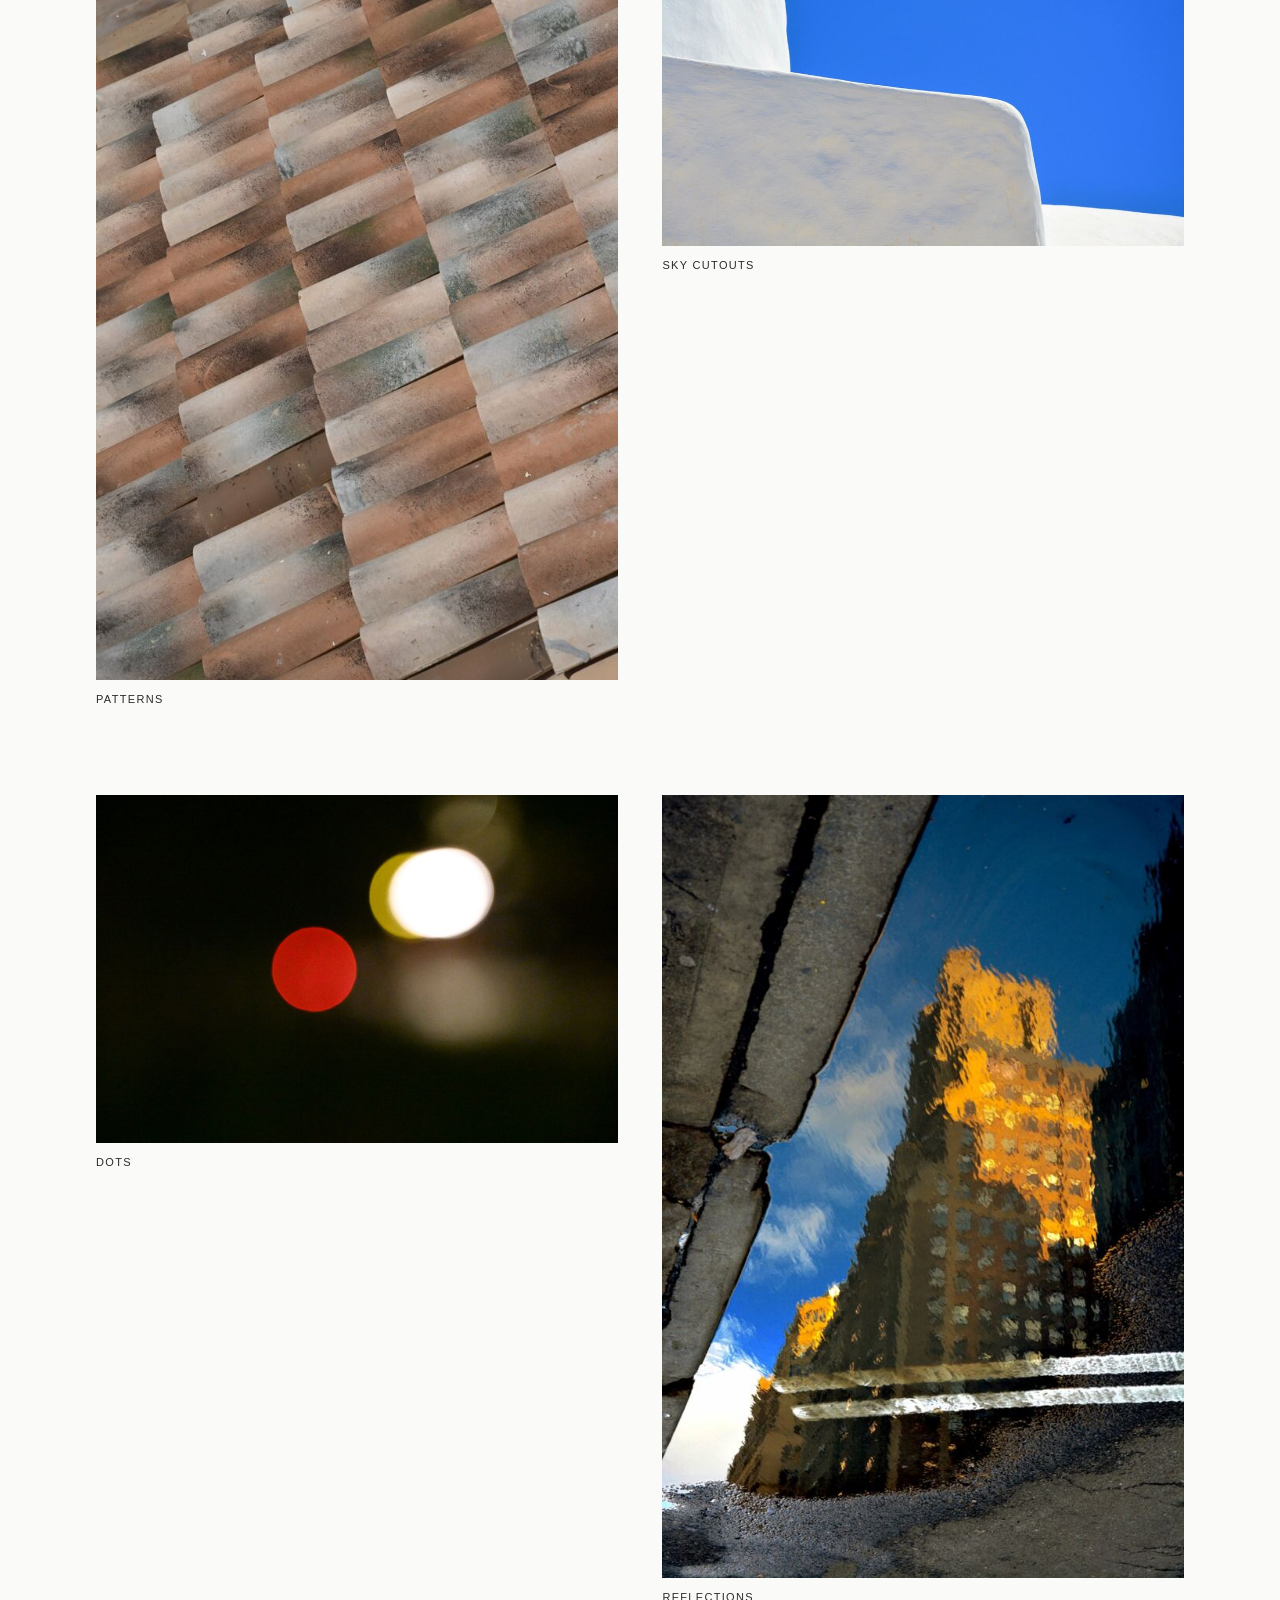
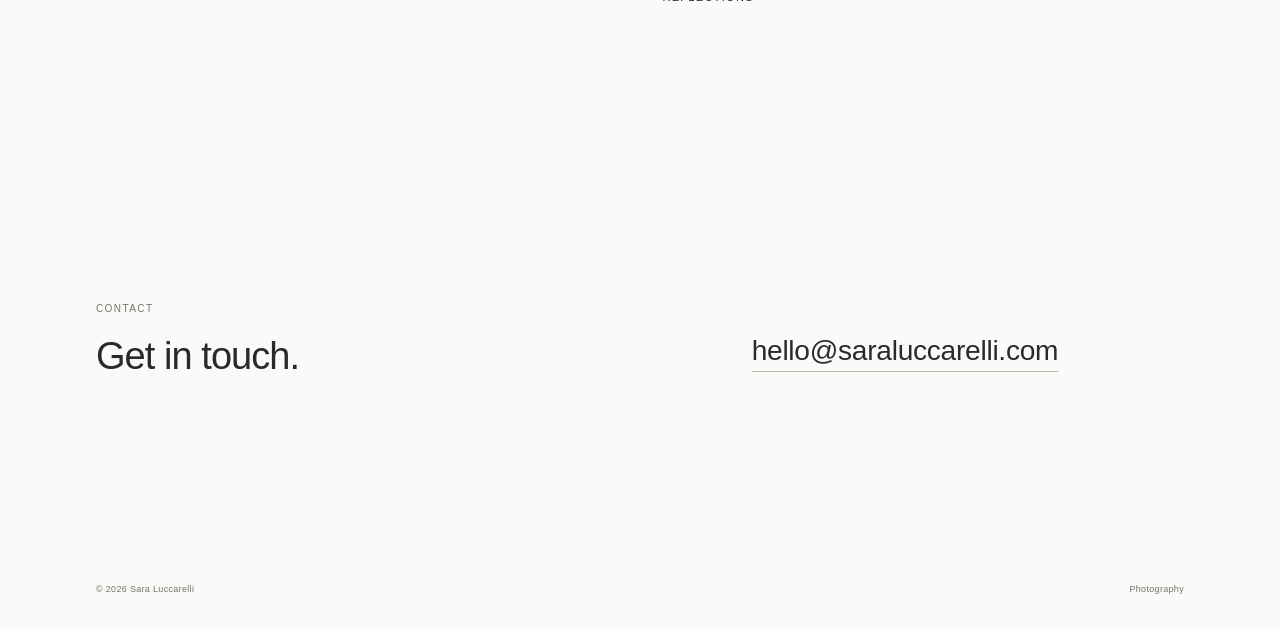
==== commit 6faf0c0c: "Add files via upload" ====
--- a/index.html
+++ b/index.html
@@ -58,13 +58,9 @@
       <p class="eyebrow">CONTACT</p>
       <h1>Get in touch.</h1>
     </div>
-    <form class="contact-form" onsubmit="return handleContact(event)">
-      <label>Name<input type="text" name="name"></label>
-      <label>Email<input type="email" name="email"></label>
-      <label>Message<textarea name="message"></textarea></label>
-      <button type="submit">SEND</button>
-      <p class="form-note">The email address can be connected when Sara's final contact details are available.</p>
-    </form>
+    <div class="contact-email">
+      <a href="mailto:hello@saraluccarelli.com">hello@saraluccarelli.com</a>
+    </div>
   </section>
 </main>
 
@@ -80,13 +76,6 @@
   </svg>
 </a>
 
-<script>
-function handleContact(e){
-  e.preventDefault();
-  alert("The contact form is ready visually. Sara's email address still needs to be connected.");
-  return false;
-}
-</script>
 <script src="portfolio.js"></script>
 <script src="script.js"></script>
 </body>
--- a/style.css
+++ b/style.css
@@ -88,3 +88,9 @@
   .lightbox-arrow.prev{left:0}.lightbox-arrow.next{right:0}
   .lightbox-close{right:6px}
 }
+
+/* Contact */
+.contact-email{align-self:center}
+.contact-email a{font-size:clamp(18px,2.2vw,30px);font-weight:300;letter-spacing:-.01em;text-decoration:none;border-bottom:1px solid #bdb9b2;padding-bottom:5px}
+.contact-email a:hover{border-bottom-color:#2b2a28}
+@media(max-width:720px){.contact-email{align-self:start}.contact-email a{font-size:20px}}
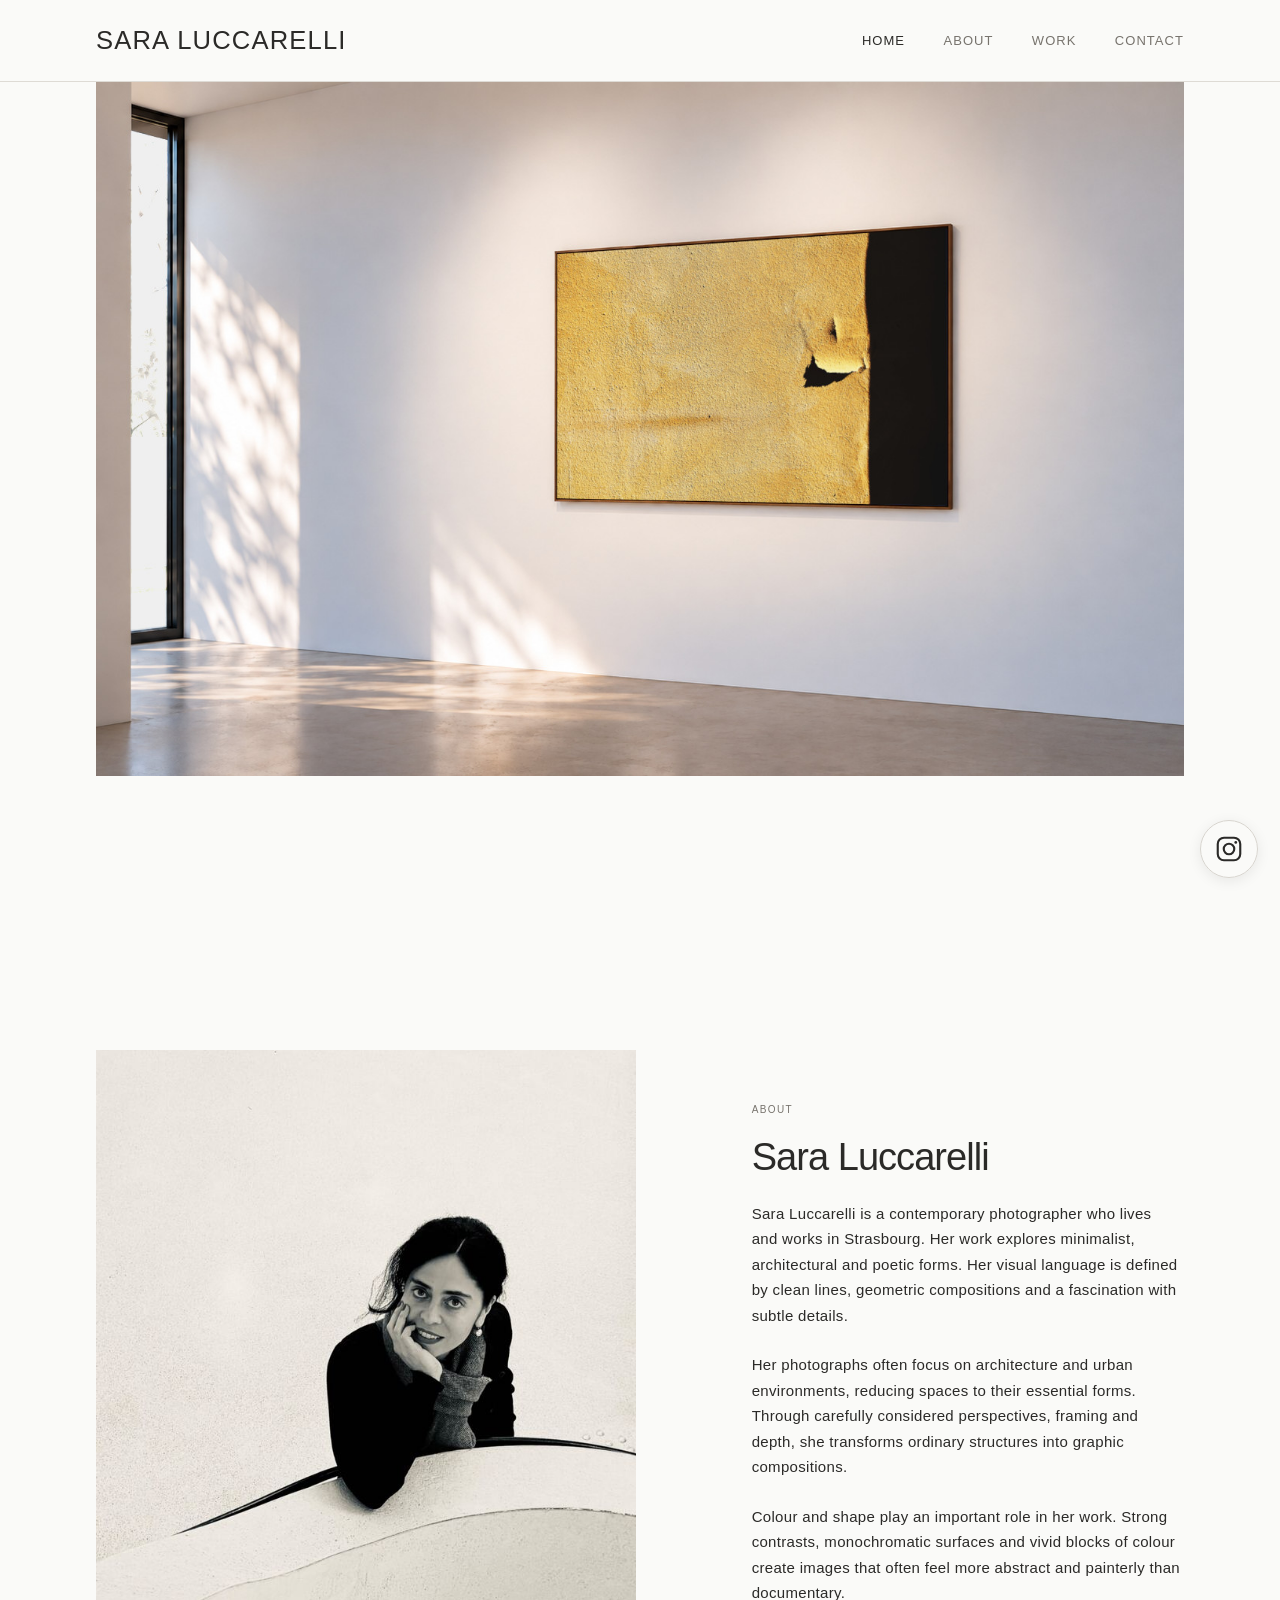
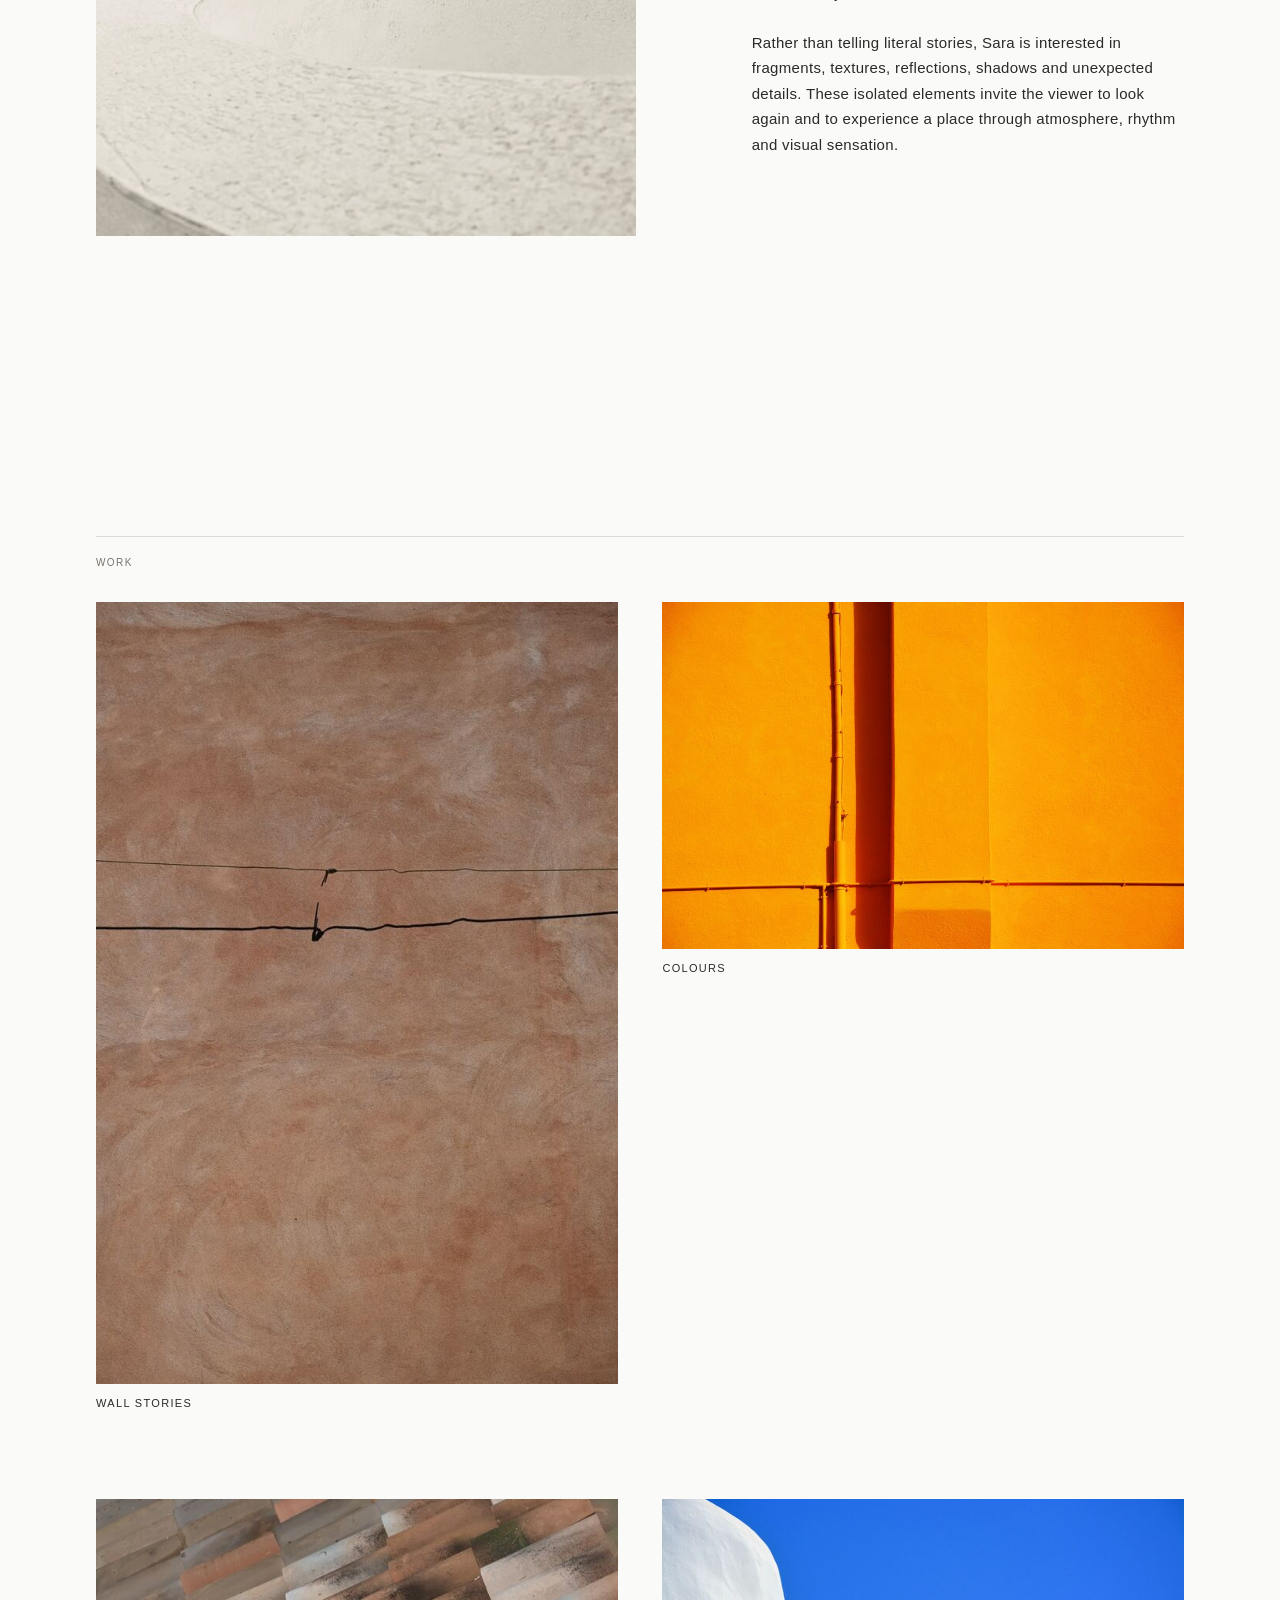
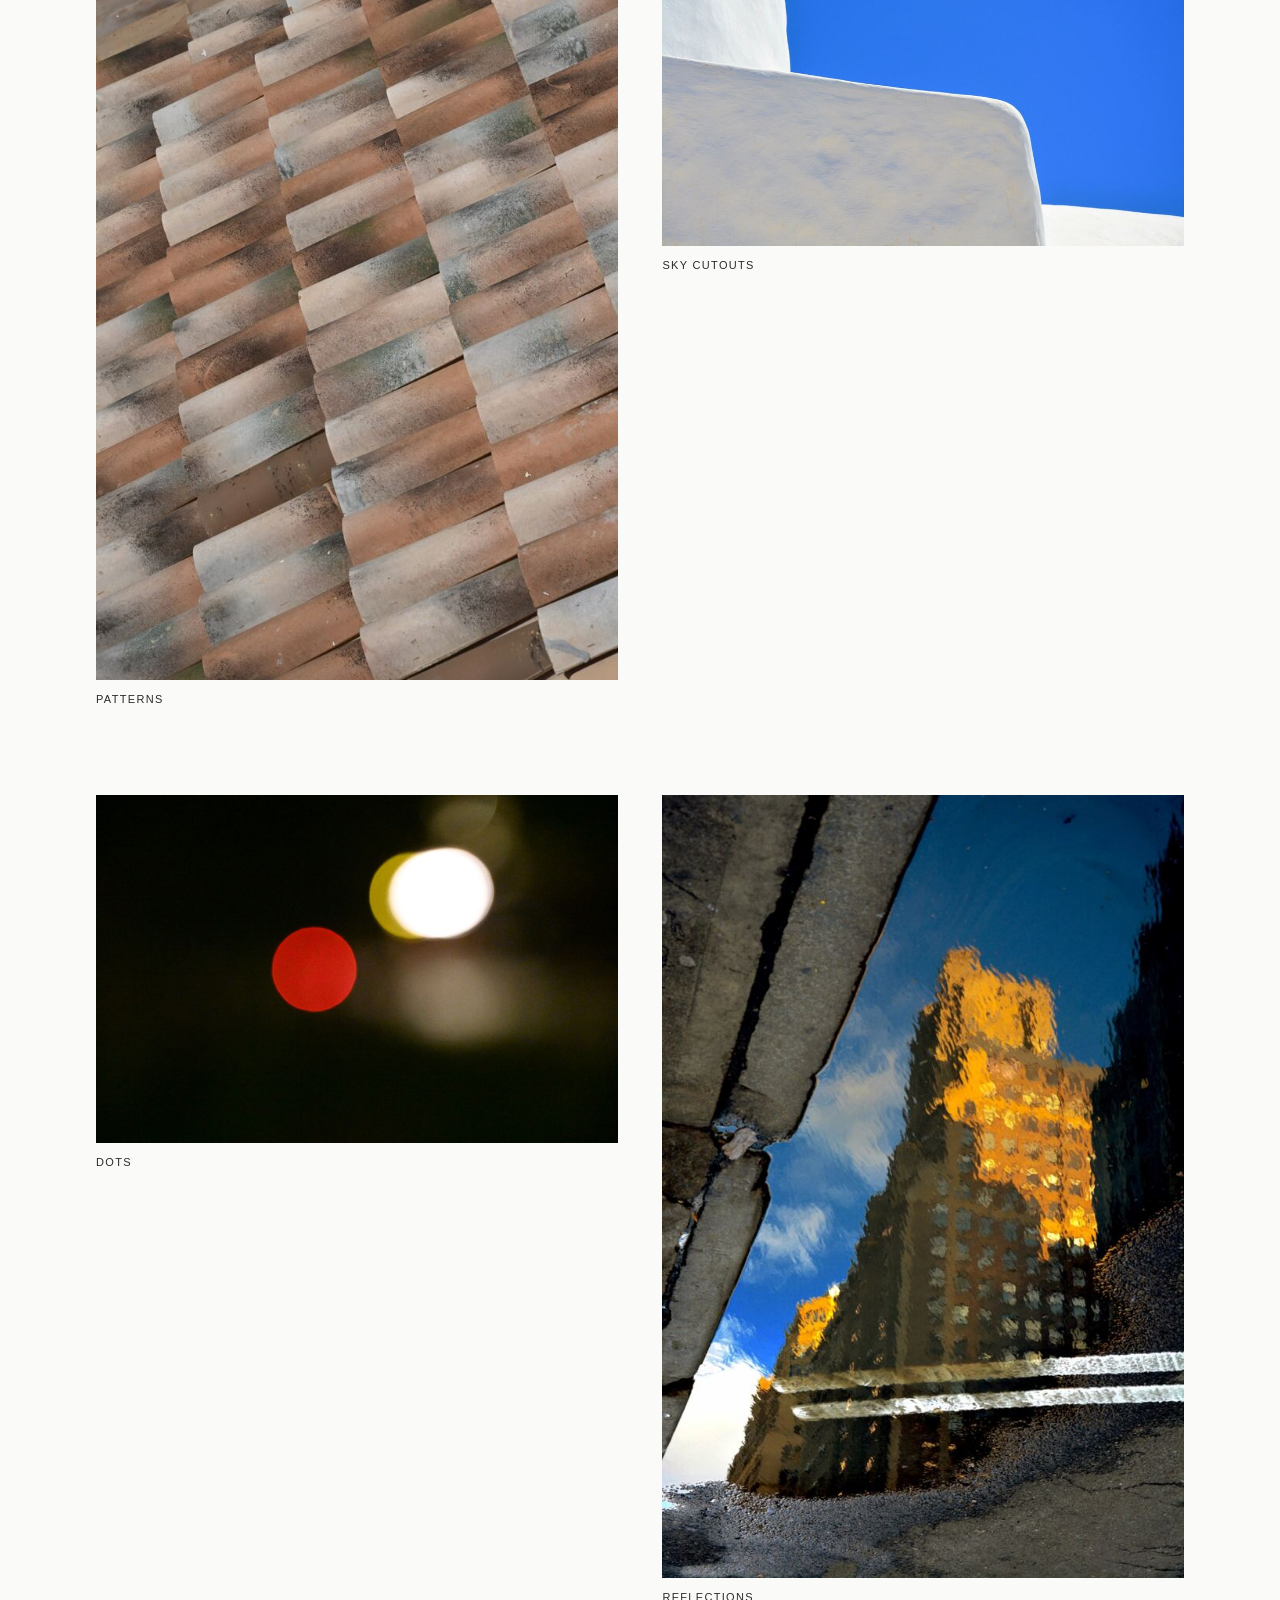
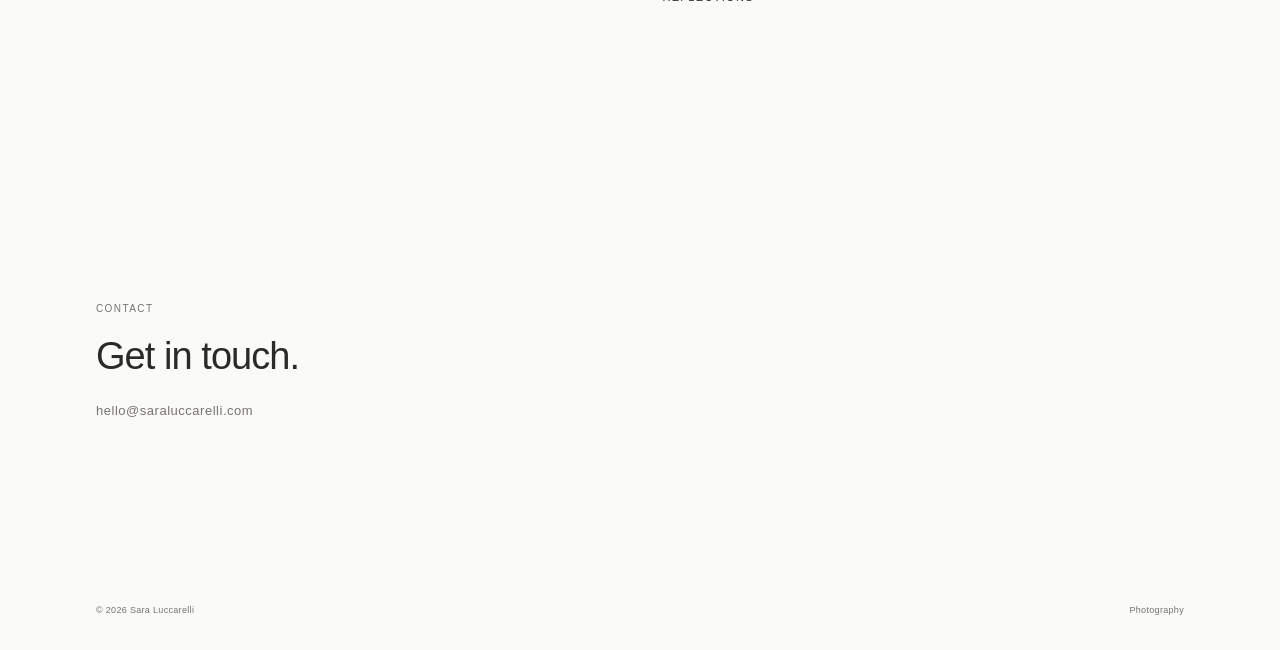
==== commit cf149185: "Add files via upload" ====
--- a/index.html
+++ b/index.html
@@ -12,12 +12,8 @@
   <a class="brand" href="#home">SARA LUCCARELLI</a>
   <input class="menu-check" type="checkbox" id="menu-check" aria-hidden="true">
   <div class="menu-toggle">
-    <label class="menu-label" for="menu-check" aria-label="Open menu">
-      <span class="hamburger-icon" aria-hidden="true"><span></span><span></span><span></span></span>
-    </label>
-    <label class="close-label" for="menu-check" aria-label="Close menu">
-      <span class="close-icon" aria-hidden="true">×</span>
-    </label>
+    <label class="menu-label" for="menu-check">MENU</label>
+    <label class="close-label" for="menu-check">CLOSE</label>
   </div>
   <nav class="mobile-menu" id="mobile-menu" aria-label="Main navigation">
     <a href="#home">HOME</a>
@@ -29,7 +25,7 @@
 
 <main>
   <section id="home" class="hero">
-    <img src="images/home.jpg" alt="Yellow architectural wall photographed by Sara Luccarelli">
+    <img src="images/home.jpg" alt="Sara Luccarelli photography installation in a contemporary gallery">
   </section>
 
   <section id="about" class="section about-section">
@@ -57,9 +53,7 @@
     <div>
       <p class="eyebrow">CONTACT</p>
       <h1>Get in touch.</h1>
-    </div>
-    <div class="contact-email">
-      <a href="mailto:hello@saraluccarelli.com">hello@saraluccarelli.com</a>
+      <a href="mailto:hello@saraluccarelli.com" style="display:inline-block;margin-top:2px;color:#77736d;text-decoration:none;font-size:13px;line-height:1.5;letter-spacing:.04em;">hello@saraluccarelli.com</a>
     </div>
   </section>
 </main>
@@ -68,7 +62,7 @@
 
 <div id="lightboxes"></div>
 
-<a class="instagram-link" href="https://www.instagram.com/" target="_blank" rel="noopener noreferrer" aria-label="Instagram">
+<a class="instagram-link" href="https://www.instagram.com/luccarellisara/" target="_blank" rel="noopener noreferrer" aria-label="Instagram">
   <svg viewBox="0 0 24 24" aria-hidden="true">
     <rect x="3" y="3" width="18" height="18" rx="5" ry="5" fill="none" stroke="currentColor" stroke-width="1.7"/>
     <circle cx="12" cy="12" r="4.2" fill="none" stroke="currentColor" stroke-width="1.7"/>
